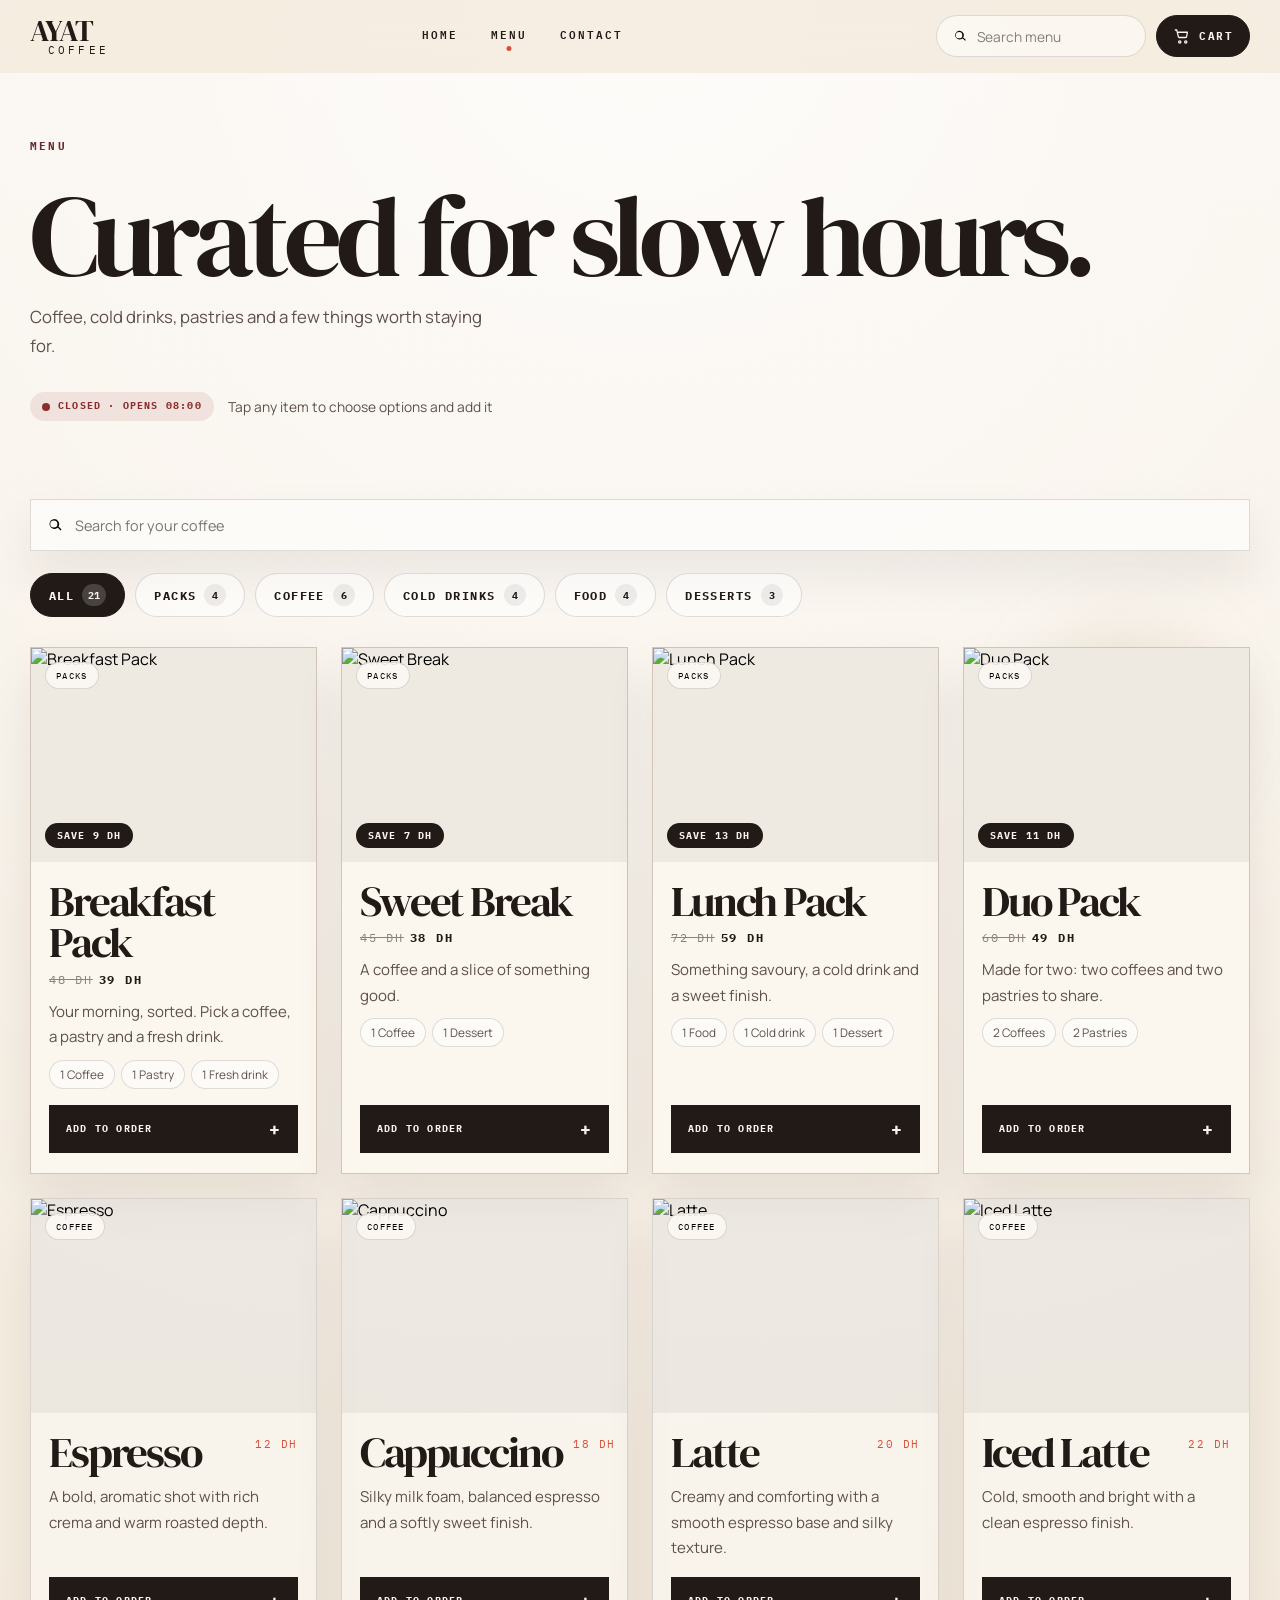
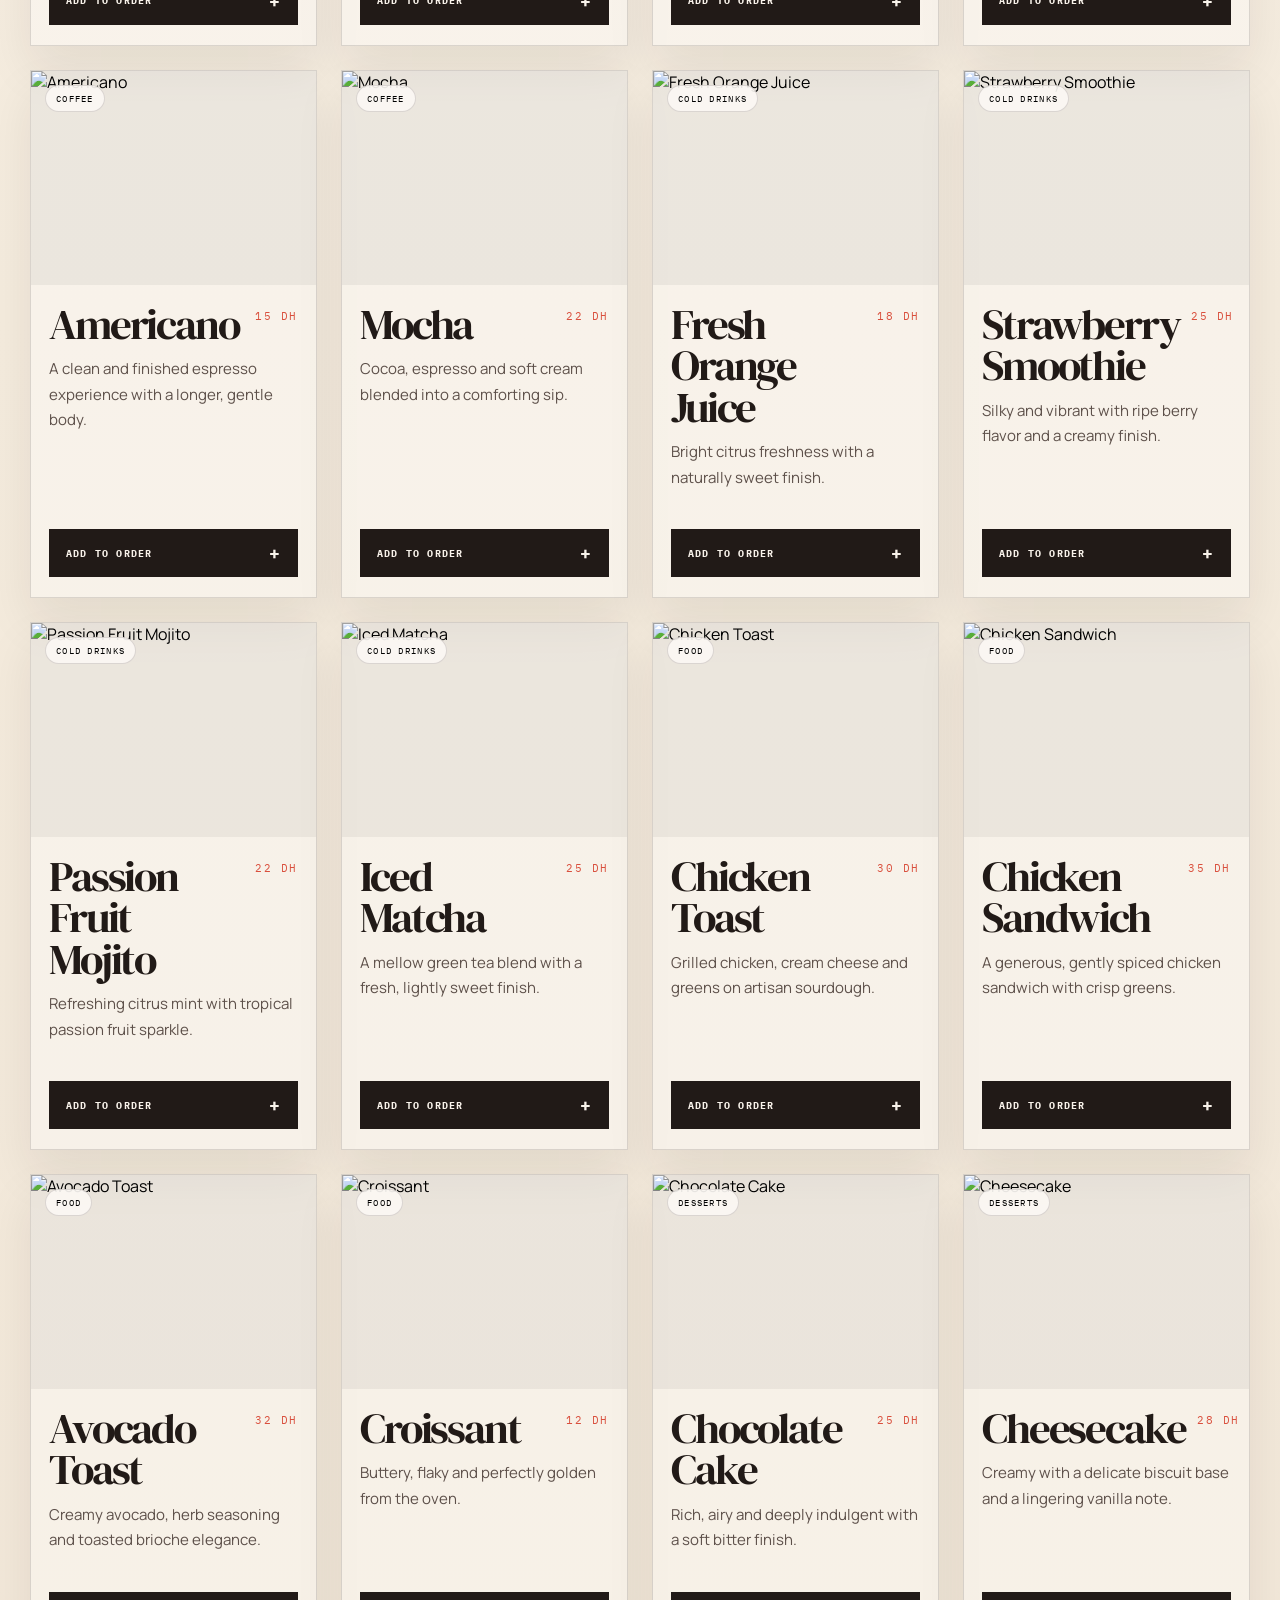
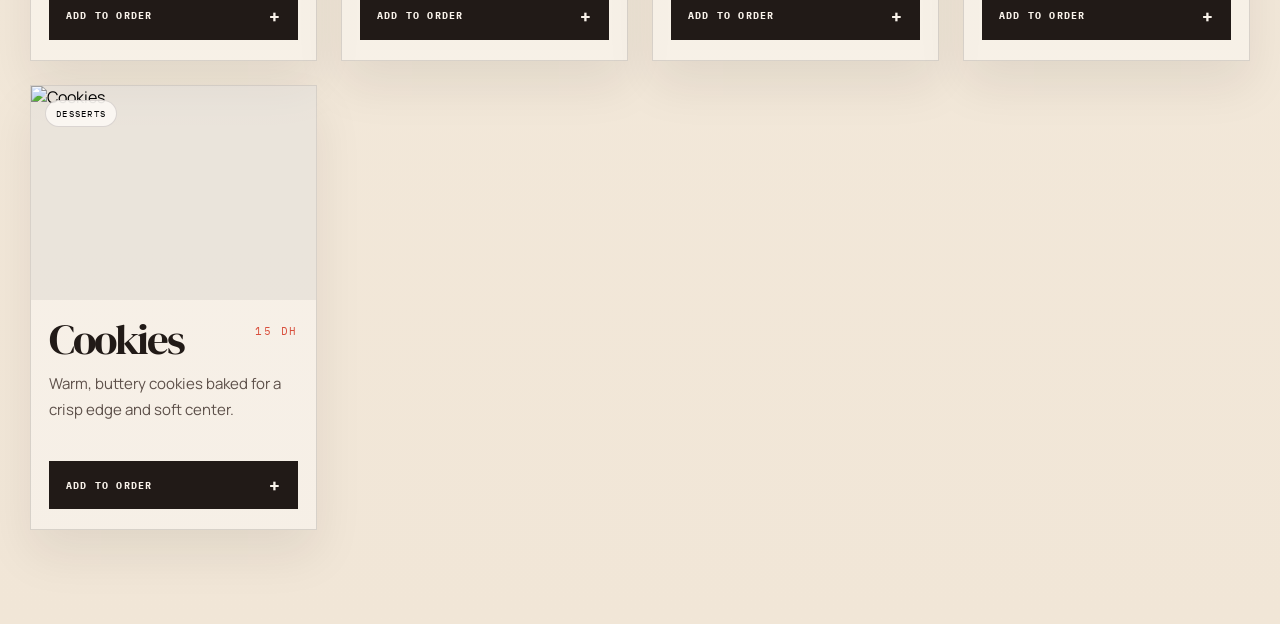
==== menu.html @ 50311161 "AYAT COFFEE v5: ordering flow, packs, mobile polish - Fix double add-to-cart bug (cart render crashe" ====
<!DOCTYPE html>
<html lang="en">
  <head>
    <meta charset="UTF-8" />
    <meta name="viewport" content="width=device-width, initial-scale=1.0" />
    <title>AYAT COFFEE — Menu</title>
    <meta
      name="description"
      content="Order coffee, drinks, pastries and light bites from AYAT COFFEE with a refined menu experience and WhatsApp checkout."
    />
    <meta name="theme-color" content="#f4efe8" />
    <link rel="icon" type="image/svg+xml" href="data:image/svg+xml,%3Csvg xmlns='http://www.w3.org/2000/svg' viewBox='0 0 120 120'%3E%3Crect width='120' height='120' rx='28' fill='%23f4efe8'/%3E%3Cpath d='M36 35h48c8 0 14 6 14 14v3c0 8-6 14-14 14H58v18c0 11-9 20-20 20h-2V35zm22 18h16c3 0 6-3 6-6v-2c0-3-3-6-6-6H58v14zm12 30h10c8 0 14 6 14 14v2H60v-16z' fill='%23211d1a'/%3E%3C/svg%3E" />
    <link rel="preconnect" href="https://fonts.googleapis.com" />
    <link rel="preconnect" href="https://fonts.gstatic.com" crossorigin />
    <link href="https://fonts.googleapis.com/css2?family=DM+Serif+Display:ital@0;1&family=IBM+Plex+Mono:wght@400;500;600;700&family=Manrope:wght@400;500;600;700;800&display=swap" rel="stylesheet" />
    <link rel="stylesheet" href="styles.css" />
    <script src="script.js" defer></script>
  </head>
  <body>
    <header class="site-header" id="top">
      <nav class="nav container" aria-label="Main navigation">
        <a class="brand" href="index.html" aria-label="AYAT COFFEE home">
          <span class="brand-mark">AYAT</span>
          <span class="brand-sub">COFFEE</span>
        </a>

        <div class="nav-links" aria-label="Main navigation links">
          <a href="index.html" data-nav="home"><span data-text="Home">Home</span></a>
          <a href="menu.html" data-nav="menu" aria-current="page"><span data-text="Menu">Menu</span></a>
          <a href="index.html#contact" data-nav="contact"><span data-text="Contact">Contact</span></a>
        </div>

        <div class="header-tools">
          <form class="header-search" action="menu.html" method="get" aria-label="Search menu items">
            <svg viewBox="0 0 24 24" aria-hidden="true"><path d="M10.5 3a7.5 7.5 0 015.84 12.82l4.46 4.46 1.41-1.41-4.46-4.46A7.5 7.5 0 1110.5 3zm0 2a5.5 5.5 0 100 11 5.5 5.5 0 000-11z"/></svg>
            <input id="global-search-input" name="q" type="search" value="" placeholder="Search menu" aria-label="Search menu" />
          </form>

          <a class="cart-button" id="open-cart-button" href="cart.html" aria-label="Open cart">
            <svg viewBox="0 0 24 24" aria-hidden="true"><path d="M3 4h2l2.2 9.2a1 1 0 001 .8h8.9a1 1 0 001-.8L19.2 7H7.3M9 18.5a1.5 1.5 0 110 3 1.5 1.5 0 010-3zm8 0a1.5 1.5 0 110 3 1.5 1.5 0 010-3z"/></svg>
            <span class="cart-button__label">Cart</span>
            <span class="cart-button__count" id="cart-count-badge">0</span>
          </a>
        </div>
      </nav>
    </header>

    <main>
      <section class="page-hero section">
        <div class="container page-hero__inner">
          <p class="eyebrow">Menu</p>
          <h1>Curated for slow hours.</h1>
          <p class="page-hero__lead">Coffee, cold drinks, pastries and a few things worth staying for.</p>
          <p class="hero-status"><span data-open-status class="open-status"></span><span>Tap any item to choose options and add it</span></p>
        </div>
      </section>

      <section class="section menu" id="menu">
        <div class="container">
          <div class="menu-toolbar">
            <label class="menu-search" aria-label="Search products by name">
              <svg viewBox="0 0 24 24" aria-hidden="true"><path d="M10.5 3a7.5 7.5 0 015.84 12.82l4.46 4.46 1.41-1.41-4.46-4.46A7.5 7.5 0 1110.5 3zm0 2a5.5 5.5 0 100 11 5.5 5.5 0 000-11z"/></svg>
              <input id="menu-search-input" type="search" placeholder="Search for your coffee" aria-label="Search for your coffee" />
            </label>
            <button id="clear-search-button" type="button" class="clear-search-button hidden">Clear</button>
          </div>
          <div class="category-nav" id="category-nav" role="tablist" aria-label="Menu categories"></div>
          <div class="menu-grid" id="menu-grid" aria-live="polite"></div>
        </div>
      </section>
    </main>

    <div class="mobile-cart-bar" id="mobile-cart-bar" aria-live="polite">
      <button type="button" id="mobile-cart-toggle">
        <svg class="mobile-cart-bar__icon" viewBox="0 0 24 24" aria-hidden="true"><path d="M3 4h2l2.2 9.2a1 1 0 001 .8h8.9a1 1 0 001-.8L19.2 7H7.3M9 18.5a1.5 1.5 0 110 3 1.5 1.5 0 010-3zm8 0a1.5 1.5 0 110 3 1.5 1.5 0 010-3z"/></svg>
        <span id="mobile-cart-summary">View cart</span>
        <span class="mobile-cart-bar__arrow" aria-hidden="true">→</span>
      </button>
    </div>

    <div class="modal" id="product-modal" aria-hidden="true" aria-label="Product details" role="dialog">
      <div class="modal__backdrop" data-close-modal="true"></div>
      <div class="modal__dialog" role="document">
        <button type="button" class="modal__close" id="close-product-modal" aria-label="Close product details">✕</button>
        <div id="modal-content"></div>
      </div>
    </div>

    <div id="toast" class="toast" aria-live="polite"></div>
  </body>
</html>
---- styles.css ----
:root {
  --parchment: #f4ebdd;
  --parchment-strong: #eadfc5;
  --paper: #f9f3eb;
  --ink: #211a17;
  --muted: #5d504a;
  --line: rgba(33, 26, 23, 0.14);
  --coral: #d94f3d;
  --coral-soft: #f6b5a6;
  --chartreuse: #c7d94a;
  --chartreuse-soft: #eaf3a9;
  --burgundy: #682b32;
  --burgundy-soft: #d2a8af;
  --cobalt: #3155a6;
  --cobalt-soft: #bfd2ff;
  --gold: #f8cf72;
  --gold-soft: #fcebba;
  --soft-white: rgba(255, 255, 255, 0.8);
  --shadow-soft: 0 24px 46px rgba(33, 26, 23, 0.08);
  --shadow-strong: 0 30px 80px rgba(33, 26, 23, 0.14);
  --radius-xl: 32px;
  --radius-lg: 24px;
  --radius-md: 18px;
  --radius-sm: 12px;
  --container: min(1220px, calc(100% - 28px));
}

* {
  box-sizing: border-box;
}

html {
  scroll-behavior: smooth;
}

body {
  margin: 0;
  font-family: "Manrope", sans-serif;
  color: var(--ink);
  background:
    radial-gradient(circle at top, rgba(255, 255, 255, 0.8), transparent 38%),
    linear-gradient(180deg, #f7f0e7 0%, var(--parchment) 50%, #f1e6d7 100%);
}

body::before {
  content: "";
  position: fixed;
  inset: 0;
  background-image:
    radial-gradient(rgba(33, 26, 23, 0.05) 0.7px, transparent 0.7px),
    radial-gradient(rgba(255, 255, 255, 0.8) 0.8px, transparent 0.8px);
  background-position: 0 0, 7px 7px;
  background-size: 14px 14px;
  opacity: 0.28;
  pointer-events: none;
  z-index: 0;
}

body::after {
  content: "";
  position: fixed;
  inset: auto 4% 8% auto;
  width: min(18vw, 210px);
  height: min(18vw, 210px);
  border-radius: 50%;
  background: radial-gradient(circle, rgba(199, 217, 74, 0.42), rgba(199, 217, 74, 0));
  filter: blur(30px);
  pointer-events: none;
  z-index: 0;
}

body > * {
  position: relative;
  z-index: 1;
}

img {
  max-width: 100%;
  display: block;
}

a {
  color: inherit;
  text-decoration: none;
}

button,
input,
textarea {
  font: inherit;
}

button {
  border: 0;
  background: none;
  cursor: pointer;
}

svg {
  width: 1em;
  height: 1em;
  display: block;
}

.container {
  width: var(--container);
  margin: 0 auto;
}

.section {
  position: relative;
  padding: 94px 0;
}

.eyebrow,
.meta-tag,
.label-small {
  font-family: "IBM Plex Mono", monospace;
  letter-spacing: 0.2em;
  text-transform: uppercase;
  font-weight: 700;
}

.eyebrow {
  margin: 0 0 16px;
  color: var(--burgundy);
  font-size: 0.68rem;
}

h1,
h2,
h3,
.hero-word,
.menu-card__title,
.cart-item__name,
.modal-product__name,
.brand-mark,
.brand-sub {
  font-family: "DM Serif Display", serif;
  letter-spacing: -0.05em;
  line-height: 0.9;
}

h1 {
  margin: 0;
  font-size: clamp(4.6rem, 9vw, 9.5rem);
  font-weight: 400;
}

h2 {
  margin: 0;
  font-size: clamp(2.6rem, 6vw, 5.1rem);
  font-weight: 400;
}

h3 {
  margin: 0;
  font-size: clamp(2.2rem, 4vw, 3.1rem);
  font-weight: 400;
}

p {
  margin: 0;
  color: var(--muted);
  line-height: 1.7;
}

.site-header {
  position: sticky;
  top: 0;
  z-index: 50;
  backdrop-filter: blur(18px);
  background: rgba(244, 235, 221, 0.82);
  border-bottom: 1px solid transparent;
  transition: box-shadow 0.25s ease, border-color 0.25s ease;
}

body.scrolled .site-header {
  border-color: var(--line);
  box-shadow: 0 10px 36px rgba(33, 26, 23, 0.05);
}

.nav {
  display: flex;
  align-items: center;
  justify-content: space-between;
  min-height: 84px;
  gap: 18px;
}

.brand {
  display: inline-flex;
  flex-direction: column;
  gap: 0;
  line-height: 0.7;
}

.brand-mark,
.brand-sub {
  display: block;
  font-weight: 400;
}

.brand-mark {
  font-size: clamp(1.8rem, 2vw, 2.5rem);
}

.brand-sub {
  margin-left: 18px;
  font-size: 0.7rem;
  letter-spacing: 0.28em;
  text-transform: uppercase;
  font-family: "IBM Plex Mono", monospace;
}

.nav-links {
  display: flex;
  align-items: center;
  gap: clamp(1rem, 2vw, 2rem);
  font-family: "IBM Plex Mono", monospace;
  font-size: 0.68rem;
  letter-spacing: 0.18em;
  text-transform: uppercase;
  color: var(--ink);
}

.nav-links a {
  position: relative;
  display: inline-block;
  padding-bottom: 8px;
}

.nav-links a::after {
  content: "";
  position: absolute;
  left: 0;
  bottom: 0;
  width: 100%;
  height: 1px;
  background: var(--ink);
  transform: scaleX(0);
  transform-origin: left;
  transition: transform 0.22s ease;
}

.nav-links a:hover::after,
.nav-links a:focus-visible::after,
.nav-links a[aria-current="page"]::after {
  transform: scaleX(1);
}

.nav-links a[aria-current="page"] {
  color: var(--coral);
}

.header-tools {
  display: flex;
  align-items: center;
  gap: 12px;
}

.header-search {
  display: flex;
  align-items: center;
  gap: 8px;
  width: min(260px, 31vw);
  min-height: 44px;
  padding: 0 14px;
  border: 1px solid var(--line);
  background: rgba(255, 255, 255, 0.55);
  box-shadow: inset 0 1px 0 rgba(255, 255, 255, 0.65);
  color: var(--muted);
}

.header-search svg {
  width: 16px;
  height: 16px;
  color: var(--muted);
}

.header-search input {
  width: 100%;
  min-width: 0;
  border: 0;
  background: transparent;
  color: var(--ink);
  font-size: 0.8rem;
}

.header-search input::placeholder {
  color: rgba(33, 26, 23, 0.55);
}

.header-search input:focus {
  outline: none;
}

.cart-button {
  position: relative;
  width: 58px;
  height: 58px;
  border-radius: 50%;
  background: var(--ink);
  color: var(--paper);
  border: 1px solid rgba(255, 255, 255, 0.2);
  box-shadow: var(--shadow-soft);
  transition: transform 0.18s ease, box-shadow 0.18s ease;
  display: inline-flex;
  align-items: center;
  justify-content: center;
}

.cart-button svg {
  width: 18px;
  height: 18px;
  color: var(--paper);
}

.cart-button:hover,
.mobile-cart-bar button:hover {
  transform: translateY(-2px);
}

.cart-button__count {
  position: absolute;
  top: -7px;
  right: -5px;
  display: grid;
  place-items: center;
  min-width: 22px;
  height: 22px;
  padding: 0 6px;
  border-radius: 999px;
  background: var(--coral);
  color: white;
  font-size: 0.64rem;
  font-weight: 800;
}

.hero {
  padding-top: 24px;
}

.hero-shell {
  display: grid;
  grid-template-columns: 0.95fr 1.05fr;
  align-items: end;
  gap: clamp(18px, 4vw, 48px);
}

.hero-copy {
  position: relative;
  padding: 16px 0 10px;
}

.eyebrow--muted {
  color: rgba(33, 26, 23, 0.72);
}

.hero-kicker {
  display: inline-flex;
  align-items: center;
  gap: 10px;
  padding: 8px 14px;
  border: 1px solid var(--line);
  border-radius: 999px;
  background: rgba(255, 255, 255, 0.42);
  font-family: "IBM Plex Mono", monospace;
  text-transform: uppercase;
  letter-spacing: 0.18em;
  font-size: 0.62rem;
  color: var(--ink);
}

.hero-kicker::before {
  content: "";
  width: 8px;
  height: 8px;
  border-radius: 50%;
  background: var(--coral);
  display: inline-block;
}

.hero-word-wrap,
.hero-word-stack {
  position: relative;
  margin-top: 18px;
}

.hero-word {
  display: block;
  font-size: clamp(5rem, 9vw, 9.3rem);
  font-weight: 400;
  line-height: 0.78;
  text-transform: uppercase;
  color: var(--ink);
}

.hero-word--two,
.hero-word--alt {
  margin-left: 10%;
  color: var(--burgundy);
}

.hero-collage {
  position: relative;
  min-height: 560px;
  padding-top: 10px;
}

.collage-photo {
  position: absolute;
  overflow: hidden;
  border: 1px solid rgba(33, 26, 23, 0.09);
  box-shadow: var(--shadow-strong);
  background: rgba(255, 255, 255, 0.4);
}

.collage-photo img {
  width: 100%;
  height: 100%;
  object-fit: cover;
  display: block;
}

.photo-one {
  left: 0;
  top: 120px;
  width: 42%;
  height: 300px;
}

.photo-two {
  right: 12%;
  top: 18px;
  width: 32%;
  height: 200px;
  transform: rotate(4deg);
}

.photo-three {
  right: 0;
  bottom: 30px;
  width: 46%;
  height: 260px;
}

.photo-four {
  left: 18%;
  bottom: 0;
  width: 34%;
  height: 220px;
  transform: rotate(-3deg);
}

.photo-five {
  left: 34%;
  top: 0;
  width: 26%;
  height: 190px;
  transform: rotate(2deg);
}

.art-mark {
  position: absolute;
  pointer-events: none;
}

.art-mark--circle {
  right: 8%;
  bottom: 10%;
  width: 170px;
  height: 170px;
  border-radius: 50%;
  background: rgba(217, 79, 61, 0.14);
}

.art-mark--line {
  left: 6%;
  bottom: 18%;
  width: 210px;
  height: 1px;
  background: rgba(33, 26, 23, 0.3);
}

.mini-badge {
  position: absolute;
  left: 6%;
  bottom: 8%;
  padding: 12px 16px;
  border: 1px solid var(--line);
  background: rgba(255, 255, 255, 0.7);
  font-family: "IBM Plex Mono", monospace;
  letter-spacing: 0.12em;
  text-transform: uppercase;
  font-size: 0.58rem;
}

.hero-tagline {
  margin-top: 18px;
  font-size: clamp(1.5rem, 2.6vw, 2.7rem);
  font-family: "DM Serif Display", serif;
  font-style: italic;
  color: var(--ink);
}

.hero-description {
  max-width: 560px;
  margin-top: 18px;
  font-size: 1.04rem;
}

.hero-actions {
  display: flex;
  flex-wrap: wrap;
  gap: 16px;
  margin-top: 30px;
}

.button {
  display: inline-flex;
  align-items: center;
  justify-content: center;
  min-height: 54px;
  padding: 0 26px;
  border-radius: 0;
  border: 1px solid var(--ink);
  font-family: "IBM Plex Mono", monospace;
  letter-spacing: 0.16em;
  text-transform: uppercase;
  font-size: 0.68rem;
  font-weight: 700;
  transition: transform 0.18s ease, background 0.2s ease, color 0.2s ease, border-color 0.2s ease;
}

.button:hover,
.button:focus-visible {
  transform: translateY(-2px);
}

.button--primary {
  background: var(--coral);
  border-color: var(--coral);
  color: #fffaf3;
  box-shadow: 0 18px 30px rgba(217, 79, 61, 0.2);
}

.button--primary:hover,
.button--primary:focus-visible {
  background: var(--ink);
  border-color: var(--ink);
}

.button--secondary {
  background: var(--paper);
  color: var(--ink);
}

.button--light {
  background: transparent;
  border-color: rgba(255, 255, 255, 0.4);
  color: var(--paper);
}

.hero-meta {
  display: flex;
  flex-wrap: wrap;
  gap: 10px 18px;
  margin-top: 26px;
  color: var(--ink);
  font-family: "IBM Plex Mono", monospace;
  letter-spacing: 0.18em;
  text-transform: uppercase;
  font-size: 0.62rem;
}

.hero-art {
  position: relative;
  min-height: 690px;
}

.hero-photo {
  position: absolute;
  right: 0;
  bottom: 0;
  width: min(90%, 720px);
  height: 610px;
  overflow: hidden;
  border-radius: 0 0 0 48px;
  box-shadow: var(--shadow-strong);
  transform: rotate(2deg);
}

.hero-photo img {
  width: 100%;
  height: 100%;
  object-fit: cover;
  filter: saturate(0.95) contrast(1.05);
}

.shape {
  position: absolute;
  display: block;
  border-radius: 50%;
  filter: blur(0.5px);
}

.shape--coral {
  width: 190px;
  height: 190px;
  right: 18%;
  top: 7%;
  background: rgba(217, 79, 61, 0.16);
}

.shape--chartreuse {
  width: 120px;
  height: 120px;
  left: 2%;
  bottom: 18%;
  background: rgba(199, 217, 74, 0.18);
}

.shape--cobalt {
  width: 140px;
  height: 140px;
  left: 12%;
  top: 8%;
  background: rgba(49, 85, 166, 0.12);
}

.hero-label {
  position: absolute;
  left: 10px;
  top: 140px;
  writing-mode: vertical-rl;
  transform: rotate(180deg);
  font-family: "IBM Plex Mono", monospace;
  font-size: 0.63rem;
  letter-spacing: 0.2em;
  text-transform: uppercase;
  color: var(--ink);
}

.hero-stamp {
  position: absolute;
  right: 28px;
  top: 34px;
  display: grid;
  place-items: center;
  width: 118px;
  height: 118px;
  border-radius: 50%;
  border: 1px solid rgba(33, 26, 23, 0.2);
  background: rgba(255, 255, 255, 0.2);
  font-family: "IBM Plex Mono", monospace;
  text-transform: uppercase;
  letter-spacing: 0.12em;
  font-size: 0.6rem;
  line-height: 1.5;
  text-align: center;
  transform: rotate(-12deg);
}

.hero-badge {
  position: absolute;
  left: 10%;
  bottom: 60px;
  display: inline-flex;
  align-items: center;
  gap: 10px;
  padding: 12px 18px;
  background: rgba(255, 255, 255, 0.66);
  border: 1px solid var(--line);
  backdrop-filter: blur(8px);
  font-family: "IBM Plex Mono", monospace;
  letter-spacing: 0.12em;
  text-transform: uppercase;
  font-size: 0.62rem;
}

.hero-badge::before {
  content: "";
  width: 9px;
  height: 9px;
  background: var(--chartreuse);
  display: inline-block;
}

.hero-mini-rail {
  position: absolute;
  right: 8px;
  bottom: 15px;
  display: grid;
  gap: 12px;
}

.mini-note {
  display: grid;
  gap: 4px;
  padding: 12px 14px;
  min-width: 110px;
  border: 1px solid rgba(33, 26, 23, 0.12);
  background: rgba(255, 255, 255, 0.7);
  backdrop-filter: blur(6px);
  box-shadow: var(--shadow-soft);
}

.mini-note span {
  font-family: "IBM Plex Mono", monospace;
  font-size: 0.52rem;
  letter-spacing: 0.14em;
  text-transform: uppercase;
  color: var(--ink);
}

.mini-note strong {
  font-family: "DM Serif Display", serif;
  font-size: 2.2rem;
  line-height: 0.9;
  letter-spacing: -0.05em;
}

.mini-note--coral {
  background: rgba(246, 181, 166, 0.34);
}

.mini-note--green {
  background: rgba(234, 243, 169, 0.48);
}

.manifesto {
  padding-top: 10px;
}

.manifesto-grid {
  display: grid;
  grid-template-columns: 1.2fr 0.8fr;
  align-items: end;
  gap: clamp(20px, 4vw, 60px);
}

.manifesto-wording h2 {
  font-size: clamp(3rem, 8vw, 7rem);
  line-height: 0.8;
}

.manifesto-wording .eyebrow {
  margin-bottom: 18px;
}

.manifesto-copy {
  display: grid;
  gap: 18px;
  font-size: 1.04rem;
}

.principle-shell {
  display: grid;
  grid-template-columns: repeat(3, minmax(0, 1fr));
  gap: 22px;
}

.principle-item {
  display: grid;
  gap: 16px;
  min-height: 220px;
  padding: 24px 22px;
  border: 1px solid var(--line);
  background: rgba(255, 255, 255, 0.45);
  box-shadow: var(--shadow-soft);
}

.principle-index {
  font-family: "IBM Plex Mono", monospace;
  font-size: 0.62rem;
  letter-spacing: 0.16em;
  text-transform: uppercase;
  color: var(--ink);
}

.principle-item h3 {
  font-size: clamp(2.2rem, 4vw, 3rem);
}

.palette-showcase {
  padding-top: 20px;
}

.showcase-shell {
  display: grid;
  gap: 26px;
}

.showcase-copy {
  display: flex;
  justify-content: space-between;
  align-items: end;
  gap: 16px;
}

.showcase-grid {
  display: grid;
  grid-template-columns: repeat(4, minmax(0, 1fr));
  gap: 18px;
}

.showcase-item {
  position: relative;
  display: grid;
  gap: 16px;
  min-height: 260px;
  padding: 18px 18px 22px;
  border: 1px solid rgba(33, 26, 23, 0.12);
  box-shadow: var(--shadow-soft);
  overflow: hidden;
}

.showcase-item::before {
  content: "";
  position: absolute;
  width: 150px;
  height: 150px;
  border-radius: 50%;
  right: -34px;
  bottom: -42px;
  background: rgba(255, 255, 255, 0.18);
}

.showcase-item span {
  position: relative;
  z-index: 1;
  display: inline-flex;
  width: 40px;
  height: 24px;
  align-items: center;
  justify-content: center;
  border: 1px solid rgba(33, 26, 23, 0.12);
  background: rgba(255, 255, 255, 0.5);
  font-family: "IBM Plex Mono", monospace;
  font-size: 0.52rem;
  letter-spacing: 0.16em;
}

.showcase-item h3 {
  position: relative;
  z-index: 1;
  font-size: clamp(2.1rem, 4vw, 3rem);
}

.showcase-item p {
  position: relative;
  z-index: 1;
  font-size: 0.94rem;
}

.showcase-item--coral {
  background: linear-gradient(180deg, rgba(246, 181, 166, 0.82), rgba(255, 255, 255, 0.75));
}

.showcase-item--chartreuse {
  background: linear-gradient(180deg, rgba(234, 243, 169, 0.82), rgba(255, 255, 255, 0.75));
}

.showcase-item--cobalt {
  background: linear-gradient(180deg, rgba(191, 210, 255, 0.82), rgba(255, 255, 255, 0.76));
}

.showcase-item--burgundy {
  background: linear-gradient(180deg, rgba(210, 168, 175, 0.82), rgba(255, 255, 255, 0.76));
}

.about {
  padding-top: 30px;
}

.about-grid {
  display: grid;
  grid-template-columns: 1.05fr 0.95fr;
  gap: clamp(22px, 4vw, 52px);
  align-items: center;
}

.about-collage {
  position: relative;
  min-height: 580px;
}

.about-photo-large,
.about-photo-small {
  overflow: hidden;
  position: absolute;
  box-shadow: var(--shadow-strong);
}

.about-photo-large {
  left: 0;
  top: 0;
  width: 74%;
  height: 470px;
  border-radius: 0 22px 22px 0;
}

.about-photo-large img,
.about-photo-small img {
  width: 100%;
  height: 100%;
  object-fit: cover;
}

.about-photo-small {
  right: 8%;
  bottom: 0;
  width: 42%;
  height: 240px;
  border-radius: 18px;
  border: 12px solid rgba(244, 235, 221, 0.88);
}

.about-copy {
  display: grid;
  gap: 18px;
}

.about-copy h2 {
  font-size: clamp(3rem, 7vw, 5rem);
}

.story-highlights {
  display: grid;
  grid-template-columns: repeat(3, minmax(0, 1fr));
  gap: 16px;
  margin-top: 18px;
}

.story-highlights div {
  min-height: 120px;
  padding: 20px 14px;
  display: grid;
  place-items: center;
  border: 1px solid var(--line);
  background: rgba(255, 255, 255, 0.5);
  font-family: "IBM Plex Mono", monospace;
  letter-spacing: 0.12em;
  text-transform: uppercase;
  font-size: 0.62rem;
  text-align: center;
}

.story-highlights strong {
  font-size: 0.88rem;
  font-weight: 700;
}

.menu {
  padding-top: 60px;
}

.menu-cta__inner {
  display: flex;
  align-items: end;
  justify-content: space-between;
  gap: 20px;
  padding: clamp(24px, 5vw, 48px);
  border: 1px solid var(--line);
  background: linear-gradient(135deg, rgba(255, 255, 255, 0.55), rgba(246, 181, 166, 0.2));
  box-shadow: var(--shadow-soft);
}

.menu-cta__label {
  font-family: "IBM Plex Mono", monospace;
  letter-spacing: 0.16em;
  text-transform: uppercase;
  font-size: 0.62rem;
  color: var(--muted);
}

.menu-cta__content {
  display: flex;
  align-items: center;
  justify-content: space-between;
  flex: 1;
  gap: 20px;
}

.menu-cta__content p {
  font-size: clamp(1.2rem, 2vw, 1.8rem);
  color: var(--ink);
  font-family: "DM Serif Display", serif;
  font-style: italic;
}

.menu-cta__link {
  display: inline-flex;
  align-items: center;
  gap: 12px;
  padding-bottom: 7px;
  border-bottom: 1px solid rgba(33, 26, 23, 0.36);
  font-family: "IBM Plex Mono", monospace;
  font-size: 0.62rem;
  letter-spacing: 0.16em;
  text-transform: uppercase;
  color: var(--ink);
}

.menu-cta__link svg {
  width: 18px;
  height: 18px;
  stroke: currentColor;
  fill: none;
  stroke-width: 1.8;
  stroke-linecap: round;
  stroke-linejoin: round;
}

.menu-toolbar {
  display: flex;
  align-items: center;
  gap: 12px;
  margin-bottom: 22px;
}

.menu-search {
  display: flex;
  align-items: center;
  gap: 10px;
  flex: 1;
  min-height: 52px;
  padding: 0 16px;
  border: 1px solid var(--line);
  background: rgba(255, 255, 255, 0.55);
  box-shadow: var(--shadow-soft);
}

.menu-search svg {
  width: 16px;
  height: 16px;
  color: var(--muted);
}

.menu-search input {
  width: 100%;
  min-width: 0;
  border: 0;
  background: transparent;
  color: var(--ink);
  font-size: 0.9rem;
}

.menu-search input:focus {
  outline: none;
}

.clear-search-button {
  min-height: 52px;
  padding: 0 18px;
  border: 1px solid var(--line);
  background: rgba(255, 255, 255, 0.5);
  font-family: "IBM Plex Mono", monospace;
  letter-spacing: 0.16em;
  text-transform: uppercase;
  font-size: 0.58rem;
}

.section-heading {
  display: flex;
  align-items: end;
  justify-content: space-between;
  gap: 16px;
  margin-bottom: 24px;
}

.section-heading h2 {
  font-size: clamp(3rem, 7vw, 5.3rem);
}

.inline-link {
  font-family: "IBM Plex Mono", monospace;
  letter-spacing: 0.18em;
  text-transform: uppercase;
  font-size: 0.62rem;
  color: var(--ink);
}

.category-nav {
  display: flex;
  flex-wrap: wrap;
  gap: 18px;
  margin-bottom: 28px;
}

.category-pill {
  position: relative;
  padding: 0 0 8px;
  border: 0;
  background: transparent;
  color: var(--muted);
  font-family: "IBM Plex Mono", monospace;
  font-size: 0.68rem;
  letter-spacing: 0.18em;
  text-transform: uppercase;
  cursor: pointer;
}

.category-pill::after {
  content: "";
  position: absolute;
  left: 0;
  bottom: 0;
  width: 100%;
  height: 2px;
  background: var(--ink);
  transform: scaleX(0);
  transform-origin: left;
  transition: transform 0.2s ease;
}

.category-pill.is-active {
  color: var(--ink);
}

.category-pill.is-active::after {
  transform: scaleX(1);
}

.menu-grid {
  display: grid;
  grid-template-columns: repeat(4, minmax(0, 1fr));
  gap: 24px;
}

.menu-empty {
  grid-column: 1 / -1;
  display: grid;
  place-items: center;
  gap: 16px;
  min-height: 260px;
  padding: 28px 18px;
  border: 1px dashed rgba(33, 26, 23, 0.2);
  background: rgba(255, 255, 255, 0.28);
  text-align: center;
}

.menu-empty h3 {
  font-size: clamp(2.2rem, 5vw, 4rem);
}

.menu-card {
  position: relative;
  overflow: hidden;
  border: 1px solid var(--line);
  background: rgba(255, 255, 255, 0.38);
  box-shadow: var(--shadow-soft);
  transition: transform 0.18s ease, box-shadow 0.18s ease;
}

.menu-card:nth-child(2n) {
  transform: translateY(18px);
}

.menu-card:hover,
.menu-card:focus-within {
  transform: translateY(-4px);
  box-shadow: 0 26px 55px rgba(33, 26, 23, 0.08);
}

.menu-card__image {
  position: relative;
  height: 250px;
  overflow: hidden;
  background: rgba(0, 0, 0, 0.05);
}

.menu-card__image img {
  width: 100%;
  height: 100%;
  object-fit: cover;
  transition: transform 0.3s ease;
}

.menu-card:hover .menu-card__image img {
  transform: scale(1.04);
}

.menu-card__badge {
  position: absolute;
  left: 14px;
  top: 14px;
  border: 1px solid rgba(33, 26, 23, 0.15);
  background: rgba(255, 255, 255, 0.7);
  padding: 8px 10px;
  font-family: "IBM Plex Mono", monospace;
  font-size: 0.58rem;
  letter-spacing: 0.14em;
  text-transform: uppercase;
}

.menu-card__body {
  padding: 18px 18px 20px;
}

.menu-card__header {
  display: flex;
  align-items: center;
  justify-content: space-between;
  gap: 12px;
  margin-bottom: 12px;
}

.menu-card__title {
  font-size: clamp(2rem, 4vw, 2.7rem);
  line-height: 0.96;
}

.menu-card__price {
  font-family: "IBM Plex Mono", monospace;
  font-size: 0.68rem;
  letter-spacing: 0.14em;
  text-transform: uppercase;
  color: var(--coral);
}

.menu-card__description {
  min-height: 74px;
  font-size: 0.94rem;
}

.menu-card__actions {
  display: flex;
  gap: 10px;
  margin-top: 20px;
}

.card-button,
.card-button--ghost {
  flex: 1;
  min-height: 42px;
  font-family: "IBM Plex Mono", monospace;
  letter-spacing: 0.12em;
  text-transform: uppercase;
  font-size: 0.62rem;
}

.card-button {
  background: var(--ink);
  color: var(--paper);
  border: 1px solid var(--ink);
}

.card-button--ghost {
  background: transparent;
  color: var(--ink);
  border: 1px solid var(--line);
}

.cart-section {
  padding-top: 64px;
}

.cart-layout {
  display: grid;
  grid-template-columns: 1.15fr 0.85fr;
  gap: 26px;
  align-items: start;
}

.cart-panel,
.order-card {
  background: rgba(255, 255, 255, 0.44);
  border: 1px solid var(--line);
  box-shadow: var(--shadow-soft);
}

.cart-panel {
  padding: 22px 18px 18px;
}

.cart-items {
  display: grid;
  gap: 16px;
}

.cart-empty {
  min-height: 230px;
  display: grid;
  place-items: center;
  text-align: center;
  border: 1px dashed rgba(33, 26, 23, 0.22);
  background: rgba(255, 255, 255, 0.22);
  padding: 18px;
}

.cart-empty h3 {
  font-size: clamp(2.1rem, 5vw, 3.4rem);
}

.cart-item {
  display: grid;
  grid-template-columns: 94px 1fr auto;
  gap: 16px;
  padding: 12px;
  border: 1px solid rgba(33, 26, 23, 0.1);
  background: rgba(255, 255, 255, 0.48);
}

.cart-item__image {
  width: 94px;
  height: 94px;
  overflow: hidden;
}

.cart-item__image img {
  width: 100%;
  height: 100%;
  object-fit: cover;
}

.cart-item__content {
  min-width: 0;
}

.cart-item__top {
  display: flex;
  justify-content: space-between;
  gap: 12px;
  align-items: center;
}

.cart-item__name {
  font-size: 2rem;
  line-height: 0.95;
}

.cart-item__meta {
  margin-top: 5px;
  font-family: "IBM Plex Mono", monospace;
  font-size: 0.58rem;
  letter-spacing: 0.12em;
  text-transform: uppercase;
  color: var(--muted);
}

.cart-item__qty {
  display: inline-flex;
  align-items: center;
  gap: 10px;
  margin-top: 10px;
  padding: 7px 10px;
  border-radius: 999px;
  border: 1px solid var(--line);
  background: rgba(255, 255, 255, 0.6);
}

.qty-button {
  width: 22px;
  height: 22px;
  display: grid;
  place-items: center;
  border-radius: 50%;
  background: rgba(33, 26, 23, 0.06);
  font-weight: 700;
}

.cart-item__right {
  display: grid;
  justify-items: end;
  gap: 10px;
}

.remove-button {
  display: inline-flex;
  align-items: center;
  gap: 7px;
  padding: 9px 12px;
  border: 1px solid rgba(156, 52, 52, 0.22);
  background: rgba(201, 83, 83, 0.06);
  color: #8d2d2d;
  font-family: "IBM Plex Mono", monospace;
  font-size: 0.56rem;
  letter-spacing: 0.14em;
  text-transform: uppercase;
}

.remove-button svg {
  width: 13px;
  height: 13px;
  fill: none;
  stroke: currentColor;
  stroke-width: 1.8;
  stroke-linecap: round;
  stroke-linejoin: round;
}

.order-card {
  padding: 24px 20px 18px;
}

#checkout-form {
  display: grid;
  gap: 18px;
  margin-top: 16px;
}

.field-group {
  display: grid;
  gap: 9px;
}

.field-group label,
.label-title {
  font-family: "IBM Plex Mono", monospace;
  font-size: 0.6rem;
  letter-spacing: 0.16em;
  text-transform: uppercase;
  color: var(--muted);
}

input[type="text"],
input[type="tel"],
textarea {
  width: 100%;
  min-height: 52px;
  border: 1px solid var(--line);
  background: rgba(255, 255, 255, 0.7);
  border-radius: 0;
  padding: 13px 14px;
  color: var(--ink);
}

input:focus,
textarea:focus {
  outline: 2px solid rgba(217, 79, 61, 0.2);
  outline-offset: 2px;
}

textarea {
  min-height: 92px;
  resize: vertical;
}

.radio-row {
  display: flex;
  flex-wrap: wrap;
  gap: 10px;
}

.choice {
  display: inline-flex;
  align-items: center;
  justify-content: center;
  min-height: 42px;
  border: 1px solid var(--line);
  background: rgba(255, 255, 255, 0.5);
  padding: 0 14px;
  position: relative;
}

.choice input {
  position: absolute;
  opacity: 0;
  pointer-events: none;
}

.choice--radio:has(input:checked),
.choice--checkbox:has(input:checked) {
  border-color: var(--coral);
  background: rgba(217, 79, 61, 0.08);
}

.summary-box {
  display: grid;
  gap: 12px;
  padding: 18px;
  border: 1px solid var(--line);
  background: rgba(217, 79, 61, 0.04);
}

.summary-row {
  display: flex;
  justify-content: space-between;
  gap: 10px;
  color: var(--muted);
}

.total-row {
  color: var(--ink);
  font-size: 1.1rem;
  font-weight: 800;
}

.order-hint {
  font-size: 0.74rem;
  text-align: center;
  color: var(--muted);
}

.qr-section {
  padding-top: 70px;
}

.qr-card {
  display: grid;
  grid-template-columns: 300px 1fr;
  gap: clamp(18px, 3vw, 34px);
  align-items: center;
  border: 1px solid var(--line);
  background: rgba(255, 255, 255, 0.45);
  padding: clamp(18px, 4vw, 40px);
  box-shadow: var(--shadow-soft);
}

.qr-code-box {
  display: grid;
  place-items: center;
  min-height: 260px;
  background: #fff;
  border: 1px solid rgba(33, 26, 23, 0.1);
  padding: 18px;
}

.qr-code-box img {
  width: 220px;
  height: 220px;
  object-fit: contain;
}

.qr-copy {
  display: grid;
  gap: 16px;
}

.qr-copy h2 {
  font-size: clamp(2.9rem, 6vw, 4.8rem);
}

.contact-card {
  display: grid;
  grid-template-columns: 0.9fr 1.1fr;
  gap: 24px;
  align-items: center;
  border: 1px solid var(--line);
  background: var(--ink);
  color: var(--paper);
  padding: clamp(22px, 4vw, 42px);
  box-shadow: var(--shadow-strong);
}

.contact-card .eyebrow,
.contact-card .contact-list,
.contact-card .contact-list li,
.contact-card h2 {
  color: var(--paper);
}

.contact-copy {
  display: grid;
  gap: 18px;
}

.contact-copy h2 {
  font-size: clamp(3rem, 7vw, 5rem);
  line-height: 0.92;
}

.contact-list {
  list-style: none;
  padding: 0;
  margin: 0;
  display: grid;
  gap: 10px;
  font-size: 1rem;
}

.contact-list li {
  display: flex;
  align-items: center;
  gap: 12px;
}

.contact-pill-icon {
  display: inline-flex;
  align-items: center;
  justify-content: center;
  width: 32px;
  height: 32px;
  border-radius: 50%;
  background: rgba(255, 255, 255, 0.12);
  border: 1px solid rgba(255, 255, 255, 0.18);
  color: var(--paper);
}

.contact-pill-icon svg {
  width: 15px;
  height: 15px;
  fill: none;
  stroke: currentColor;
  stroke-width: 1.8;
  stroke-linecap: round;
  stroke-linejoin: round;
}

.contact-visual img {
  width: 100%;
  height: 100%;
  min-height: 450px;
  object-fit: cover;
  border-radius: 0;
}

.site-footer {
  padding-top: 26px;
}

.footer-grid {
  display: grid;
  grid-template-columns: 1.2fr 1fr 1fr;
  gap: 18px;
  align-items: start;
  padding: 26px 0 24px;
  border-top: 1px solid var(--line);
}

.footer-brand__title {
  margin-bottom: 12px;
}

.footer-links {
  display: grid;
  gap: 12px;
  font-family: "IBM Plex Mono", monospace;
  font-size: 0.6rem;
  letter-spacing: 0.12em;
  text-transform: uppercase;
}

.footer-bottom {
  border-top: 1px solid var(--line);
  padding: 18px 0 30px;
}

.footer-bottom p {
  text-align: center;
  font-family: "IBM Plex Mono", monospace;
  font-size: 0.6rem;
  letter-spacing: 0.12em;
  text-transform: uppercase;
}

.mobile-cart-bar {
  position: fixed;
  left: 50%;
  transform: translateX(-50%);
  bottom: 18px;
  width: min(92vw, 440px);
  z-index: 40;
  display: none;
}

.mobile-cart-bar button {
  width: 100%;
  min-height: 60px;
  display: flex;
  align-items: center;
  justify-content: center;
  gap: 12px;
  background: var(--ink);
  color: var(--paper);
  box-shadow: 0 24px 45px rgba(33, 26, 23, 0.15);
  font-family: "IBM Plex Mono", monospace;
  letter-spacing: 0.14em;
  text-transform: uppercase;
  font-size: 0.62rem;
}

.modal {
  position: fixed;
  inset: 0;
  z-index: 110;
  display: none;
  align-items: center;
  justify-content: center;
  padding: 20px;
}

.modal.is-open {
  display: flex;
}

.modal__backdrop {
  position: absolute;
  inset: 0;
  background: rgba(17, 15, 14, 0.44);
  backdrop-filter: blur(8px);
}

.modal__dialog {
  position: relative;
  z-index: 1;
  width: min(780px, 100%);
  max-height: min(92vh, 900px);
  overflow: auto;
  background: var(--paper);
  border: 1px solid var(--line);
  box-shadow: var(--shadow-strong);
}

.modal__close {
  position: absolute;
  top: 18px;
  right: 18px;
  z-index: 2;
  width: 42px;
  height: 42px;
  border-radius: 50%;
  background: rgba(255, 255, 255, 0.94);
  border: 1px solid var(--line);
}

.modal__content {
  padding: 18px 18px 22px;
}

.modal-product {
  display: grid;
  grid-template-columns: 0.9fr 1.1fr;
  gap: 24px;
}

.modal-product__image {
  min-height: 420px;
  overflow: hidden;
  background: rgba(0, 0, 0, 0.04);
}

.modal-product__image img {
  width: 100%;
  height: 100%;
  object-fit: cover;
}

.modal-product__body {
  display: grid;
  gap: 20px;
  padding: 8px 4px 6px 0;
}

.modal-product__header {
  display: flex;
  justify-content: space-between;
  gap: 14px;
  align-items: start;
}

.modal-product__price {
  font-family: "IBM Plex Mono", monospace;
  font-size: 0.62rem;
  letter-spacing: 0.14em;
  text-transform: uppercase;
  color: var(--coral);
}

.option-groups {
  display: grid;
  gap: 16px;
}

.option-group {
  display: grid;
  gap: 10px;
}

.option-group__title {
  font-family: "IBM Plex Mono", monospace;
  font-size: 0.6rem;
  letter-spacing: 0.16em;
  text-transform: uppercase;
  color: var(--muted);
}

.option-set {
  display: flex;
  flex-wrap: wrap;
  gap: 8px;
}

.option-choice {
  display: inline-flex;
  align-items: center;
  justify-content: center;
  min-height: 40px;
  padding: 0 14px;
  border: 1px solid var(--line);
  background: rgba(255, 255, 255, 0.72);
  color: var(--ink);
  position: relative;
}

.option-choice input {
  position: absolute;
  opacity: 0;
  pointer-events: none;
}

.option-choice span {
  display: inline-flex;
  align-items: center;
  gap: 6px;
  font-size: 0.76rem;
}

.option-choice em {
  font-style: normal;
  color: var(--coral);
}

.option-choice--checked {
  background: rgba(217, 79, 61, 0.08);
  border-color: rgba(217, 79, 61, 0.28);
}

.modal-product__quantity {
  display: flex;
  justify-content: space-between;
  align-items: center;
  gap: 18px;
}

.quantity-control {
  display: inline-flex;
  gap: 10px;
  align-items: center;
  border: 1px solid var(--line);
  background: rgba(255, 255, 255, 0.7);
  padding: 7px 10px;
}

.quantity-control button {
  width: 28px;
  height: 28px;
  display: grid;
  place-items: center;
  border-radius: 50%;
  background: rgba(33, 26, 23, 0.04);
}

.quantity-value {
  min-width: 24px;
  text-align: center;
  font-weight: 800;
}

.modal-product__total {
  display: flex;
  justify-content: space-between;
  gap: 12px;
  align-items: center;
  padding-top: 8px;
  border-top: 1px solid var(--line);
}

.modal-product__total strong {
  font-size: 1.6rem;
  font-family: "DM Serif Display", serif;
  font-weight: 400;
}

.add-to-cart-button {
  width: 100%;
  min-height: 54px;
  background: var(--ink);
  border: 1px solid var(--ink);
  color: var(--paper);
  font-family: "IBM Plex Mono", monospace;
  letter-spacing: 0.16em;
  text-transform: uppercase;
  font-size: 0.62rem;
  transition: transform 0.18s ease, background 0.18s ease, border-color 0.18s ease, opacity 0.18s ease;
}

.add-to-cart-button.is-added {
  background: rgba(34, 112, 82, 0.96);
  border-color: rgba(34, 112, 82, 0.96);
  box-shadow: 0 18px 30px rgba(34, 112, 82, 0.16);
}

.add-to-cart-button:disabled {
  cursor: default;
  opacity: 1;
}

.toast {
  position: fixed;
  left: 50%;
  bottom: 88px;
  transform: translateX(-50%) translateY(20px);
  opacity: 0;
  background: var(--ink);
  color: var(--paper);
  padding: 12px 18px;
  font-family: "IBM Plex Mono", monospace;
  font-size: 0.58rem;
  letter-spacing: 0.12em;
  text-transform: uppercase;
  pointer-events: none;
  transition: opacity 0.2s ease, transform 0.2s ease;
  z-index: 120;
}

.toast.is-visible {
  opacity: 1;
  transform: translateX(-50%) translateY(0);
}

.hidden {
  display: none !important;
}

@media (max-width: 980px) {
  .hero-shell,
  .manifesto-grid,
  .about-grid,
  .cart-layout,
  .contact-card,
  .modal-product,
  .qr-card {
    grid-template-columns: 1fr;
  }

  .menu-grid {
    grid-template-columns: repeat(2, minmax(0, 1fr));
  }

  .ritual-strip,
  .showcase-grid {
    grid-template-columns: 1fr;
  }

  .showcase-copy {
    display: block;
  }

  .nav-links {
    display: none;
  }

  .header-search {
    width: min(200px, 38vw);
  }

  .hero-art {
    min-height: 560px;
  }

  .footer-grid {
    grid-template-columns: 1fr 1fr;
  }
}

.ritual-strip {
  display: grid;
  grid-template-columns: repeat(3, minmax(0, 1fr));
  gap: 20px;
  margin-top: 10px;
}

.ritual-card {
  position: relative;
  display: grid;
  gap: 18px;
  padding: 26px 22px 22px;
  min-height: 265px;
  border: 1px solid var(--line);
  background: rgba(255, 255, 255, 0.46);
  box-shadow: var(--shadow-soft);
  overflow: hidden;
}

.ritual-card::before {
  content: "";
  position: absolute;
  inset: auto -30px -35px auto;
  width: 140px;
  height: 140px;
  border-radius: 50%;
  background: rgba(255, 255, 255, 0.2);
}

.ritual-card--warm {
  background: linear-gradient(180deg, rgba(255, 255, 255, 0.72), rgba(234, 206, 179, 0.32));
}

.ritual-card--mid {
  background: linear-gradient(180deg, rgba(255, 255, 255, 0.72), rgba(199, 217, 74, 0.2));
}

.ritual-card--dark {
  background: linear-gradient(180deg, rgba(255, 255, 255, 0.72), rgba(104, 43, 50, 0.12));
}

.ritual-index {
  display: inline-flex;
  align-items: center;
  justify-content: center;
  width: 50px;
  height: 30px;
  border: 1px solid rgba(33, 26, 23, 0.12);
  background: rgba(255, 255, 255, 0.62);
  font-family: "IBM Plex Mono", monospace;
  font-size: 0.58rem;
  letter-spacing: 0.14em;
  text-transform: uppercase;
}

.ritual-card h3 {
  position: relative;
  z-index: 1;
  font-size: clamp(2.2rem, 4vw, 2.8rem);
}

.ritual-card p {
  position: relative;
  z-index: 1;
  font-size: 0.96rem;
}

.ritual-card ul {
  position: relative;
  z-index: 1;
  list-style: none;
  padding: 0;
  margin: 0;
  display: flex;
  gap: 10px;
  flex-wrap: wrap;
  font-family: "IBM Plex Mono", monospace;
  font-size: 0.56rem;
  letter-spacing: 0.12em;
  text-transform: uppercase;
  color: var(--ink);
}

.ritual-card li {
  display: inline-flex;
  align-items: center;
  padding: 8px 10px;
  border: 1px solid rgba(33, 26, 23, 0.14);
  background: rgba(255, 255, 255, 0.42);
}

@media (max-width: 640px) {
  .section {
    padding: 72px 0;
  }

  .nav {
    min-height: 72px;
    gap: 10px;
  }

  .brand-mark {
    font-size: 1.5rem;
  }

  .brand-sub {
    margin-left: 12px;
    letter-spacing: 0.18em;
  }

  .header-tools {
    gap: 8px;
  }

  .header-search {
    width: 126px;
    min-height: 40px;
    padding-inline: 10px;
  }

  .header-search input {
    font-size: 0.72rem;
  }

  .cart-button {
    width: 46px;
    height: 46px;
  }

  .hero {
    padding-top: 12px;
  }

  .hero-shell {
    display: grid;
    gap: 14px;
  }

  .hero-copy {
    text-align: left;
    padding-top: 0;
  }

  .hero-word-stack {
    margin-top: 6px;
  }

  .hero-word {
    font-size: clamp(3rem, 19vw, 5.5rem);
  }

  .hero-word--alt {
    margin-left: 0;
  }

  .hero-tagline {
    margin-top: 12px;
    font-size: clamp(1.6rem, 8vw, 2.2rem);
  }

  .hero-actions,
  .hero-meta {
    justify-content: flex-start;
  }

  .hero-collage {
    min-height: 360px;
  }

  .photo-one {
    left: 12px;
    top: 62px;
    width: 58%;
    height: 210px;
  }

  .photo-two {
    right: 8px;
    top: 10px;
    width: 40%;
    height: 150px;
  }

  .photo-three {
    right: 0;
    bottom: 24px;
    width: 46%;
    height: 170px;
  }

  .photo-four {
    left: 20%;
    bottom: 0;
    width: 38%;
    height: 160px;
  }

  .photo-five {
    left: 34%;
    top: 0;
    width: 26%;
    height: 120px;
  }

  .mini-badge,
  .art-mark {
    display: none;
  }

  .manifesto-grid,
  .principle-shell,
  .menu-cta__inner,
  .menu-cta__content {
    grid-template-columns: 1fr;
    display: grid;
  }

  .menu-cta__content {
    gap: 18px;
  }

  .menu-cta__link {
    justify-content: flex-start;
  }

  .manifesto-copy h2,
  .section-heading h2,
  .qr-copy h2,
  .contact-copy h2 {
    line-height: 0.94;
  }

  .story-highlights {
    grid-template-columns: 1fr;
  }

  .menu-toolbar {
    display: grid;
    grid-template-columns: 1fr auto;
    gap: 10px;
  }

  .menu-grid {
    grid-template-columns: 1fr;
  }

  .menu-card:nth-child(2n) {
    transform: none;
  }

  .cart-item {
    grid-template-columns: 80px 1fr;
  }

  .cart-item__right {
    grid-column: 1 / -1;
    justify-items: stretch;
    display: flex;
    justify-content: space-between;
    align-items: center;
  }

  .remove-button {
    padding: 8px 10px;
  }

  .mobile-cart-bar.is-visible {
    display: block;
    animation: bar-in 0.3s ease;
  }

  .site-footer {
    padding-bottom: 96px;
  }

  .footer-grid {
    grid-template-columns: 1fr;
  }
}


/* ==========================================================
   v5 — ordering flow, info & polish
   ========================================================== */

body.modal-open {
  overflow: hidden;
}

:focus-visible {
  outline: 2px solid var(--coral);
  outline-offset: 3px;
}

/* Page hero (menu page) */
.page-hero {
  padding: 64px 0 18px;
}

.page-hero__inner {
  display: grid;
  gap: 14px;
}

.page-hero__lead {
  max-width: 46ch;
  font-size: 1.05rem;
}

/* Open / closed status */
.hero-status {
  display: flex;
  flex-wrap: wrap;
  align-items: center;
  gap: 10px 14px;
  margin-top: 18px;
  font-size: 0.86rem;
}

.open-status {
  display: inline-flex;
  align-items: center;
  gap: 8px;
  padding: 6px 12px;
  border-radius: 999px;
  font-family: "IBM Plex Mono", monospace;
  font-size: 0.62rem;
  font-weight: 700;
  letter-spacing: 0.12em;
  text-transform: uppercase;
  background: rgba(34, 112, 82, 0.1);
  color: #1f6b4d;
}

.open-status.is-closed {
  background: rgba(156, 52, 52, 0.1);
  color: #8d2d2d;
}

.open-status--plain {
  padding: 0;
  background: none !important;
}

.contact-card .open-status--plain.is-open {
  color: var(--chartreuse);
}

.contact-card .open-status--plain.is-closed {
  color: var(--coral-soft);
}

.status-dot {
  width: 8px;
  height: 8px;
  border-radius: 50%;
  background: currentColor;
}

.is-open .status-dot {
  animation: pulse-dot 2s infinite;
}

@keyframes pulse-dot {
  0% { box-shadow: 0 0 0 0 rgba(31, 107, 77, 0.45); }
  70% { box-shadow: 0 0 0 7px rgba(31, 107, 77, 0); }
  100% { box-shadow: 0 0 0 0 rgba(31, 107, 77, 0); }
}

/* Info strip */
.info-strip {
  border-block: 1px solid var(--line);
  background: rgba(255, 255, 255, 0.4);
}

.info-strip__inner {
  display: grid;
  grid-template-columns: repeat(4, minmax(0, 1fr));
}

.info-item {
  display: flex;
  align-items: center;
  gap: 12px;
  padding: 20px 16px;
  border-left: 1px solid var(--line);
}

.info-item:first-child {
  border-left: 0;
}

.info-item__icon {
  font-size: 1.4rem;
}

.info-item > div {
  display: grid;
  gap: 2px;
  font-size: 0.84rem;
  color: var(--muted);
}

.info-item strong {
  color: var(--ink);
  font-size: 0.92rem;
}

.info-item a {
  color: var(--coral);
  font-weight: 700;
}

/* Featured */
.featured {
  padding-bottom: 40px;
}

/* How to order */
.how-to .container {
  display: grid;
  gap: 18px;
  justify-items: start;
}

.steps {
  list-style: none;
  margin: 18px 0 10px;
  padding: 0;
  width: 100%;
  display: grid;
  grid-template-columns: repeat(3, minmax(0, 1fr));
  gap: 18px;
}

.step {
  display: grid;
  gap: 10px;
  align-content: start;
  padding: 26px 22px;
  border: 1px solid var(--line);
  background: rgba(255, 255, 255, 0.45);
  box-shadow: var(--shadow-soft);
}

.step:nth-child(2) {
  background: var(--gold-soft);
}

.step:nth-child(3) {
  background: var(--chartreuse-soft);
}

.step__num {
  font-family: "IBM Plex Mono", monospace;
  font-size: 0.7rem;
  font-weight: 700;
  letter-spacing: 0.2em;
  color: var(--coral);
}

.step h3 {
  font-size: clamp(1.8rem, 3vw, 2.4rem);
}

/* Menu cards — single action */
.category-pill sup {
  font-size: 0.6em;
  opacity: 0.55;
  margin-left: 2px;
}

button.menu-card__image {
  display: block;
  width: 100%;
  padding: 0;
  text-align: left;
}

.menu-card__incart {
  position: absolute;
  right: 14px;
  top: 14px;
  padding: 7px 10px;
  border-radius: 999px;
  background: #1f6b4d;
  color: #fff;
  font-family: "IBM Plex Mono", monospace;
  font-size: 0.58rem;
  font-weight: 700;
  letter-spacing: 0.12em;
  text-transform: uppercase;
}

.menu-card__actions .card-button {
  display: flex;
  align-items: center;
  justify-content: space-between;
  padding: 0 16px;
  min-height: 48px;
  font-weight: 700;
  transition: background 0.18s ease, border-color 0.18s ease;
}

.menu-card__actions .card-button span:last-child {
  font-size: 1.1rem;
  line-height: 1;
}

.menu-card__actions .card-button:hover,
.menu-card__actions .card-button:focus-visible {
  background: var(--coral);
  border-color: var(--coral);
}

/* Modal add button with price */
.add-to-cart-button {
  display: flex;
  align-items: center;
  justify-content: space-between;
  padding: 0 20px;
  font-weight: 700;
  position: sticky;
  bottom: 0;
}

.add-to-cart-button strong {
  font-family: "IBM Plex Mono", monospace;
  font-size: 0.8rem;
}

.add-to-cart-button:hover {
  background: var(--coral);
  border-color: var(--coral);
}

.option-group__title small {
  text-transform: none;
  letter-spacing: 0;
  opacity: 0.7;
}

/* Added-to-cart confirmation */
.modal-success,
.order-sent {
  display: grid;
  justify-items: center;
  gap: 12px;
  text-align: center;
  padding: 48px 24px 36px;
}

.order-sent {
  padding: 28px 8px 10px;
}

.modal-success h3,
.order-sent h3 {
  font-size: clamp(2rem, 5vw, 3rem);
}

.modal-success__check {
  width: 74px;
  height: 74px;
  border-radius: 50%;
  display: grid;
  place-items: center;
  background: #1f6b4d;
  color: #fff;
  box-shadow: 0 18px 34px rgba(31, 107, 77, 0.25);
  animation: pop-in 0.35s cubic-bezier(0.2, 1.4, 0.4, 1);
}

.modal-success__check svg {
  width: 34px;
  height: 34px;
  fill: none;
  stroke: currentColor;
  stroke-width: 2.6;
  stroke-linecap: round;
  stroke-linejoin: round;
  stroke-dasharray: 24;
  stroke-dashoffset: 24;
  animation: draw-check 0.4s 0.15s ease forwards;
}

.modal-success__options {
  font-family: "IBM Plex Mono", monospace;
  font-size: 0.62rem;
  letter-spacing: 0.1em;
  text-transform: uppercase;
}

.modal-success__summary {
  color: var(--ink);
  font-weight: 700;
}

.modal-success__actions,
.order-sent__actions {
  display: flex;
  flex-wrap: wrap;
  justify-content: center;
  gap: 12px;
  margin-top: 10px;
}

@keyframes pop-in {
  from { transform: scale(0.4); opacity: 0; }
  to { transform: scale(1); opacity: 1; }
}

@keyframes draw-check {
  to { stroke-dashoffset: 0; }
}

@keyframes bar-in {
  from { transform: translate(-50%, 30px); opacity: 0; }
  to { transform: translate(-50%, 0); opacity: 1; }
}

/* Cart badge bump */
.cart-button.is-bumping {
  animation: bump 0.45s ease;
}

@keyframes bump {
  30% { transform: scale(1.18); }
  60% { transform: scale(0.94); }
}

/* Cart items */
.cart-item {
  grid-template-columns: 94px 1fr;
}

.cart-item__bottom {
  display: flex;
  flex-wrap: wrap;
  align-items: center;
  gap: 10px 14px;
  margin-top: 10px;
}

.cart-item__bottom .cart-item__qty {
  margin-top: 0;
}

.cart-item__bottom .remove-button {
  margin-left: auto;
}

.cart-item__unit {
  font-size: 0.8rem;
  color: var(--muted);
}

.qty-button {
  width: 30px;
  height: 30px;
}

.cart-add-more {
  display: block;
  padding: 16px;
  text-align: center;
  border: 1px dashed rgba(33, 26, 23, 0.25);
  font-family: "IBM Plex Mono", monospace;
  font-size: 0.64rem;
  font-weight: 700;
  letter-spacing: 0.16em;
  text-transform: uppercase;
  transition: background 0.18s ease;
}

.cart-add-more:hover {
  background: rgba(255, 255, 255, 0.5);
}

.cart-layout.is-empty .order-panel {
  opacity: 0.55;
  pointer-events: none;
}

.order-panel {
  position: sticky;
  top: 100px;
}

/* Pickup / delivery chooser */
.fulfil-row {
  display: grid;
  grid-template-columns: 1fr 1fr;
  gap: 10px;
}

.fulfil-choice {
  position: relative;
  display: flex;
  align-items: center;
  gap: 12px;
  padding: 14px;
  border: 1px solid var(--line);
  background: rgba(255, 255, 255, 0.55);
  cursor: pointer;
  transition: border-color 0.18s ease, background 0.18s ease, box-shadow 0.18s ease;
}

.fulfil-choice input {
  position: absolute;
  opacity: 0;
  pointer-events: none;
}

.fulfil-choice:has(input:checked) {
  border-color: var(--coral);
  background: rgba(217, 79, 61, 0.08);
  box-shadow: inset 0 0 0 1px var(--coral);
}

.fulfil-choice:has(input:focus-visible) {
  outline: 2px solid var(--coral);
  outline-offset: 3px;
}

.fulfil-choice__icon {
  font-size: 1.5rem;
}

.fulfil-choice__text {
  display: grid;
  gap: 2px;
}

.fulfil-choice__text strong {
  font-size: 0.98rem;
}

.fulfil-choice__text small {
  font-size: 0.74rem;
  color: var(--muted);
}

.pickup-info {
  display: flex;
  flex-wrap: wrap;
  align-items: center;
  gap: 8px;
  font-size: 0.84rem;
}

.pickup-info a {
  color: var(--coral);
  font-weight: 700;
}

input.is-invalid,
textarea.is-invalid {
  border-color: #b23a3a;
  background: rgba(178, 58, 58, 0.06);
}

.button--full {
  width: 100%;
}

.button--whatsapp {
  justify-content: space-between;
  background: #1f8a55;
  border-color: #1f8a55;
  box-shadow: 0 18px 30px rgba(31, 138, 85, 0.22);
}

.button--whatsapp strong {
  font-size: 0.8rem;
}

.toast {
  font-size: 0.66rem;
  padding: 14px 20px;
}

.toast.is-error {
  background: rgba(115, 42, 42, 0.95);
}

/* Mobile navigation: keep links reachable when the desktop nav hides */
@media (max-width: 980px) {
  .nav {
    flex-wrap: wrap;
  }

  .nav-links {
    display: flex;
    order: 3;
    width: 100%;
    justify-content: space-between;
    gap: 12px;
    padding: 0 2px 10px;
    overflow-x: auto;
  }

  .nav-links a {
    padding-bottom: 6px;
    white-space: nowrap;
  }

  .info-strip__inner {
    grid-template-columns: 1fr 1fr;
  }

  .info-item:nth-child(3) {
    border-left: 0;
  }

  .info-item:nth-child(n + 3) {
    border-top: 1px solid var(--line);
  }

  .steps {
    grid-template-columns: 1fr;
  }

  .order-panel {
    position: static;
  }
}

@media (max-width: 640px) {
  .info-strip__inner {
    grid-template-columns: 1fr;
  }

  .info-item {
    border-left: 0;
    border-top: 1px solid var(--line);
    padding: 14px 4px;
  }

  .info-item:first-child {
    border-top: 0;
  }

  .fulfil-row {
    grid-template-columns: 1fr;
  }

  .section-heading {
    flex-wrap: wrap;
  }

  .cart-item {
    grid-template-columns: 72px 1fr;
  }

  .cart-item__image {
    width: 72px;
    height: 72px;
  }

  .cart-item__name {
    font-size: 1.6rem;
  }

  .modal {
    padding: 0;
    align-items: flex-end;
  }

  .modal__dialog {
    max-height: 94vh;
  }

  .modal-product__image {
    min-height: 220px;
    max-height: 260px;
  }

  .modal-success__actions .button,
  .order-sent__actions .button {
    width: 100%;
  }
}

@media (prefers-reduced-motion: reduce) {
  *,
  *::before,
  *::after {
    animation: none !important;
    transition: none !important;
  }

  .modal-success__check svg {
    stroke-dashoffset: 0;
  }
}


/* ==========================================================
   v6 — home: less text, soft coffee tones
   ========================================================== */

/* Info tiles */
.info-strip {
  border: 0;
  background: none;
  padding: 8px 0 0;
}

.info-strip__inner {
  gap: 12px;
}

.info-tile {
  display: flex;
  align-items: center;
  gap: 12px;
  min-height: 78px;
  padding: 16px 20px;
  font-size: 1rem;
  color: var(--ink);
  transition: transform 0.18s ease;
}

.info-tile span[aria-hidden] {
  font-size: 1.5rem;
}

.info-tile--gold { background: #efe4d3; }
.info-tile--lime { background: #e6dcc9; }
.info-tile--coral { background: #d9c7ad; }
.info-tile--cobalt { background: #6f5443; color: #f7efe4; }

a.info-tile:hover {
  transform: translateY(-3px);
}

/* Featured cards: compact, colour-blocked */
.menu-grid--compact .menu-card__description {
  display: none;
}

.menu-grid--compact .menu-card__actions {
  margin-top: 8px;
}

.menu-grid--compact .menu-card:nth-child(1) .menu-card__body { background: #f1e7da; }
.menu-grid--compact .menu-card:nth-child(2) .menu-card__body { background: #e8e3d6; }
.menu-grid--compact .menu-card:nth-child(3) .menu-card__body { background: #ede1cf; }
.menu-grid--compact .menu-card:nth-child(4) .menu-card__body { background: #e4e2d3; }

.menu-grid--compact .menu-card__price {
  color: var(--ink);
  font-weight: 700;
}

/* Steps */
.how-to .container {
  gap: 22px;
}

.steps {
  margin: 0;
}

.step {
  min-height: 170px;
  align-content: space-between;
  border: 0;
  box-shadow: none;
}

.step h3 {
  font-size: clamp(2rem, 3.4vw, 2.8rem);
}

.step--coral { background: #6f5443 !important; color: #f7efe4; }
.step--coral .step__num { color: #e6d5bf; }
.step--coral h3 { color: #f7efe4; }
.step--gold { background: #d9c7ad !important; }
.step--gold .step__num { color: #6f5443; }
.step--lime { background: #efe4d3 !important; }
.step--lime .step__num { color: #6f5443; }

/* About — full burgundy band */
.manifesto {
  padding: 0;
}

.manifesto-inner {
  display: grid;
  gap: 28px;
  padding: clamp(36px, 7vw, 80px) clamp(22px, 5vw, 60px);
  background: #4a3a30;
  color: var(--paper);
}

.manifesto-inner h2 {
  max-width: 12ch;
  font-size: clamp(3rem, 8vw, 6.5rem);
  line-height: 0.85;
  color: var(--paper);
}

.principle-pills {
  list-style: none;
  margin: 0;
  padding: 0;
  display: flex;
  flex-wrap: wrap;
  gap: 10px;
}

.principle-pills li {
  padding: 12px 20px;
  border-radius: 999px;
  font-family: "IBM Plex Mono", monospace;
  font-size: 0.7rem;
  font-weight: 700;
  letter-spacing: 0.14em;
  text-transform: uppercase;
  color: var(--ink);
}

.principle-pills li:nth-child(1) { background: #e6d5bf; }
.principle-pills li:nth-child(2) { background: #d9c7ad; }
.principle-pills li:nth-child(3) { background: #c9b79c; }

.contact {
  padding-top: 40px;
}

@media (max-width: 980px) {
  .info-strip__inner {
    grid-template-columns: 1fr 1fr;
  }
}

@media (max-width: 640px) {
  .info-strip__inner {
    grid-template-columns: 1fr 1fr;
    gap: 8px;
  }

  .info-tile {
    min-height: 64px;
    padding: 12px 14px;
    font-size: 0.86rem;
    border: 0;
  }

  .menu-grid--compact {
    grid-template-columns: 1fr 1fr;
    gap: 12px;
  }

  .menu-grid--compact .menu-card__image {
    height: 150px;
  }

  .menu-grid--compact .menu-card__body {
    padding: 12px;
  }

  .menu-grid--compact .menu-card__title {
    font-size: 1.5rem;
  }

  .menu-grid--compact .menu-card__header {
    flex-direction: column;
    align-items: flex-start;
    gap: 6px;
  }

  .menu-grid--compact .card-button span:first-child {
    font-size: 0.56rem;
  }

  .step {
    min-height: 110px;
  }
}

.info-tile {
  border: 1px solid var(--line);
}

.contact-card .open-status--plain.is-open {
  color: #c9d6b4;
}

.info-tile__icon svg {
  width: 20px;
  height: 20px;
  fill: none;
  stroke: currentColor;
  stroke-width: 1.6;
  stroke-linecap: round;
  stroke-linejoin: round;
}

body::after {
  background: radial-gradient(circle, rgba(201, 176, 140, 0.35), rgba(201, 176, 140, 0));
}

/* Aligned menu grid: no stagger, equal-height cards, buttons on one line */
.menu-card:nth-child(2n) {
  transform: none;
}

.menu-card {
  display: flex;
  flex-direction: column;
}

.menu-card__image {
  flex: 0 0 auto;
  aspect-ratio: 4 / 3;
  height: auto;
}

.menu-card__body {
  flex: 1;
  display: flex;
  flex-direction: column;
}

.menu-card__header {
  align-items: flex-start;
}

.menu-card__price {
  white-space: nowrap;
  padding-top: 6px;
}

.menu-card__actions {
  margin-top: auto;
  padding-top: 16px;
}

/* Checkout & empty cart — quieter, more elegant */
.order-card__title {
  font-size: clamp(2rem, 3.4vw, 2.6rem);
}

.form-divider {
  display: block;
  padding-top: 18px;
  border-top: 1px solid var(--line);
}

.fulfil-choice {
  gap: 14px;
  padding: 16px 18px;
  background: transparent;
  font-family: "Manrope", sans-serif;
  font-size: 1rem;
  letter-spacing: 0;
  text-transform: none;
  color: var(--ink);
}

.fulfil-choice:hover {
  border-color: rgba(33, 26, 23, 0.35);
}

.fulfil-choice:has(input:checked) {
  border-color: var(--ink);
  background: rgba(255, 255, 255, 0.7);
  box-shadow: inset 0 0 0 1px var(--ink);
}

.fulfil-choice__icon {
  display: grid;
  place-items: center;
  width: 38px;
  height: 38px;
  flex: 0 0 38px;
  border-radius: 50%;
  border: 1px solid var(--line);
  color: var(--muted);
  transition: background 0.18s ease, color 0.18s ease;
}

.fulfil-choice__icon svg {
  width: 18px;
  height: 18px;
  fill: none;
  stroke: currentColor;
  stroke-width: 1.6;
  stroke-linecap: round;
  stroke-linejoin: round;
}

.fulfil-choice:has(input:checked) .fulfil-choice__icon {
  background: var(--ink);
  border-color: var(--ink);
  color: var(--paper);
}

.fulfil-choice__text strong {
  font-size: 0.98rem;
  font-weight: 700;
}

.fulfil-choice__text small {
  font-size: 0.8rem;
  white-space: nowrap;
}

.cart-empty {
  min-height: 300px;
  display: flex;
  flex-direction: column;
  align-items: center;
  justify-content: center;
  gap: 10px;
  padding: 40px 20px;
  border: 1px dashed rgba(33, 26, 23, 0.18);
  background: transparent;
}

.cart-empty__icon {
  width: 52px;
  height: 52px;
  margin-bottom: 6px;
  fill: none;
  stroke: var(--muted);
  stroke-width: 1.4;
  stroke-linecap: round;
  stroke-linejoin: round;
}

.cart-empty h3 {
  font-size: clamp(1.8rem, 3vw, 2.2rem);
  line-height: 1;
}

.cart-empty p {
  margin-bottom: 12px;
  font-size: 0.92rem;
}

.field-group label.fulfil-choice {
  font-family: "Manrope", sans-serif;
  font-size: 1rem;
  letter-spacing: 0;
  text-transform: none;
  color: var(--ink);
}

.field-group label.fulfil-choice small {
  color: var(--muted);
}

/* Home trim: tighter footer */
.footer-grid {
  grid-template-columns: 1fr auto;
  align-items: center;
}

.site-footer .footer-links {
  display: flex;
  flex-wrap: wrap;
  gap: 18px;
}

.manifesto-inner h2 {
  max-width: none;
}

.full-menu-link {
  gap: 12px;
  background: transparent;
}

.full-menu-link span {
  font-size: 1rem;
  transition: transform 0.18s ease;
}

.full-menu-link:hover {
  background: var(--ink);
  color: var(--paper);
}

.full-menu-link:hover span {
  transform: translateX(4px);
}

@media (max-width: 640px) {
  .featured .section-heading {
    align-items: center;
  }

  .full-menu-link {
    min-height: 46px;
    padding: 0 18px;
  }
}

/* Header — slimmer and balanced */
.nav {
  min-height: 72px;
}

.brand-mark {
  font-size: 1.9rem;
}

.header-tools {
  gap: 10px;
}

.header-search {
  width: 210px;
  min-height: 42px;
  border-radius: 999px;
  padding: 0 16px;
  background: rgba(255, 255, 255, 0.5);
  box-shadow: none;
  transition: width 0.25s ease, background 0.2s ease, border-color 0.2s ease;
}

.header-search:focus-within {
  width: 260px;
  background: rgba(255, 255, 255, 0.85);
  border-color: rgba(33, 26, 23, 0.3);
}

.header-search input {
  font-size: 0.86rem;
}

.cart-button {
  width: auto;
  height: 42px;
  gap: 8px;
  padding: 0 8px 0 16px;
  border-radius: 999px;
  border: 1px solid var(--ink);
  box-shadow: none;
}

.cart-button:hover {
  transform: none;
  background: #3a2f29;
}

.cart-button svg {
  width: 18px;
  height: 18px;
  fill: none;
  stroke: currentColor;
  stroke-width: 1.7;
  stroke-linecap: round;
  stroke-linejoin: round;
}

.cart-button__label {
  font-family: "IBM Plex Mono", monospace;
  font-size: 0.66rem;
  font-weight: 700;
  letter-spacing: 0.14em;
  text-transform: uppercase;
}

.cart-button__count {
  position: static;
  min-width: 24px;
  height: 24px;
  background: var(--paper);
  color: var(--ink);
  font-size: 0.7rem;
}

.cart-button__count.hidden {
  display: none !important;
}

.cart-button:has(.cart-button__count.hidden) {
  padding-right: 16px;
}

@media (max-width: 980px) {
  .header-search,
  .header-search:focus-within {
    width: min(200px, 38vw);
  }
}

@media (max-width: 640px) {
  .nav {
    min-height: 64px;
  }

  .header-search,
  .header-search:focus-within {
    width: 120px;
    min-height: 38px;
  }

  .cart-button {
    width: auto;
    height: 38px;
    padding: 0 6px 0 12px;
  }

  .cart-button__label {
    display: none;
  }
}

/* Quote band (about) */
.quote-band {
  padding: clamp(56px, 8vw, 96px) 0 clamp(8px, 2vw, 16px);
}

.quote-band__inner {
  display: flex;
  align-items: center;
  justify-content: center;
  gap: clamp(16px, 3vw, 36px);
}

.quote-band__line {
  flex: 1;
  max-width: 160px;
  height: 1px;
  background: linear-gradient(90deg, transparent, rgba(33, 26, 23, 0.35));
}

.quote-band__line:last-child {
  background: linear-gradient(90deg, rgba(33, 26, 23, 0.35), transparent);
}

.quote-band__text {
  margin: 0;
  font-family: "DM Serif Display", serif;
  font-size: clamp(1.7rem, 3.4vw, 2.7rem);
  line-height: 1.15;
  letter-spacing: -0.02em;
  color: var(--ink);
  text-align: center;
}

.quote-band__text em {
  font-style: italic;
  color: #6f5443;
}

.featured {
  padding-top: clamp(40px, 6vw, 72px);
}

@media (max-width: 640px) {
  .quote-band__line {
    max-width: 40px;
  }
}

/* ==========================================================
   Animations
   ========================================================== */

/* Scroll reveal (only when JS + motion allowed) */
.js-anim .reveal {
  opacity: 0;
  translate: 0 26px;
  transition: opacity 0.7s ease, translate 0.7s cubic-bezier(0.2, 0.7, 0.2, 1);
  transition-delay: var(--reveal-delay, 0ms);
}

.js-anim .reveal.is-revealed {
  opacity: 1;
  translate: 0 0;
}

/* Quote lines draw in */
.js-anim .quote-band__inner .quote-band__line {
  scale: 0 1;
  transition: scale 1s 0.25s cubic-bezier(0.2, 0.7, 0.2, 1);
}

.js-anim .quote-band__inner .quote-band__line:first-child {
  transform-origin: right;
}

.js-anim .quote-band__inner .quote-band__line:last-child {
  transform-origin: left;
}

.js-anim .quote-band__inner.is-revealed .quote-band__line {
  scale: 1 1;
}

/* Hero entrance */
@keyframes rise-in {
  from { opacity: 0; translate: 0 34px; }
  to { opacity: 1; translate: 0 0; }
}

@keyframes photo-in {
  from { opacity: 0; translate: 0 40px; scale: 0.94; }
  to { opacity: 1; translate: 0 0; scale: 1; }
}

@keyframes float-soft {
  0%, 100% { translate: 0 0; }
  50% { translate: 0 -8px; }
}

.hero-word,
.hero-tagline,
.hero-status,
.hero-actions {
  animation: rise-in 0.9s cubic-bezier(0.2, 0.7, 0.2, 1) both;
}

.hero-word { animation-delay: 0.05s; }
.hero-word--alt { animation-delay: 0.18s; }
.hero-tagline { animation-delay: 0.32s; }
.hero-status { animation-delay: 0.44s; }
.hero-actions { animation-delay: 0.56s; }

.collage-photo {
  animation: photo-in 1s cubic-bezier(0.2, 0.7, 0.2, 1) both;
}

.photo-one { animation-delay: 0.2s; }
.photo-two { animation: photo-in 1s 0.35s cubic-bezier(0.2, 0.7, 0.2, 1) both, float-soft 7s 1.4s ease-in-out infinite; }
.photo-three { animation-delay: 0.5s; }
.photo-four { animation: photo-in 1s 0.65s cubic-bezier(0.2, 0.7, 0.2, 1) both, float-soft 8s 1.7s ease-in-out infinite; }
.photo-five { animation-delay: 0.8s; }

.collage-photo img {
  transition: scale 0.6s ease;
}

.collage-photo:hover img {
  scale: 1.05;
}

/* Header links underline already animates; add a soft fade-in for the bar */
.site-header {
  animation: rise-in 0.6s ease both;
  animation-name: header-in;
}

@keyframes header-in {
  from { opacity: 0; }
  to { opacity: 1; }
}

/* Cards: smoother lift + image zoom */
.menu-card {
  transition: box-shadow 0.35s ease, translate 0.35s ease, opacity 0.7s ease;
}

.menu-card:hover,
.menu-card:focus-within {
  transform: none;
  translate: 0 -6px;
  box-shadow: 0 30px 60px rgba(33, 26, 23, 0.12);
}

.js-anim .menu-card.reveal:not(.is-revealed) {
  translate: 0 26px;
}

.menu-card__image img {
  transition: transform 0.6s cubic-bezier(0.2, 0.7, 0.2, 1);
}

.menu-card:hover .menu-card__image img {
  transform: scale(1.07);
}

.menu-card__actions .card-button span:last-child {
  transition: transform 0.25s ease;
}

.menu-card__actions .card-button:hover span:last-child {
  transform: rotate(90deg);
}

/* Info tiles lift */
.info-tile {
  transition: transform 0.25s ease, box-shadow 0.25s ease, opacity 0.7s ease, translate 0.7s cubic-bezier(0.2, 0.7, 0.2, 1);
}

.info-tile:hover {
  transform: translateY(-3px);
  box-shadow: 0 14px 28px rgba(33, 26, 23, 0.08);
}

/* Buttons: gentle press */
.button:active,
.card-button:active,
.add-to-cart-button:active,
.cart-button:active {
  scale: 0.97;
}

/* Modal: fade backdrop, slide dialog */
@keyframes backdrop-in {
  from { opacity: 0; }
  to { opacity: 1; }
}

@keyframes dialog-in {
  from { opacity: 0; translate: 0 30px; scale: 0.97; }
  to { opacity: 1; translate: 0 0; scale: 1; }
}

.modal.is-open .modal__backdrop {
  animation: backdrop-in 0.3s ease both;
}

.modal.is-open .modal__dialog {
  animation: dialog-in 0.4s cubic-bezier(0.2, 0.7, 0.2, 1) both;
}

.option-choice {
  transition: background 0.2s ease, border-color 0.2s ease, transform 0.15s ease;
}

.option-choice:active {
  transform: scale(0.96);
}

/* Category pills underline slide (already present) + fade grid on filter */
.menu-grid {
  animation: header-in 0.4s ease;
}

@media (prefers-reduced-motion: reduce) {
  .js-anim .reveal {
    opacity: 1;
    translate: none;
  }
}

/* Playful collage */
.collage-photo {
  cursor: grab;
  touch-action: none;
  user-select: none;
  -webkit-user-select: none;
  transition: box-shadow 0.25s ease, scale 0.25s ease;
}

.collage-photo img {
  pointer-events: none;
}

.collage-photo.is-dragging {
  cursor: grabbing;
  scale: 1.07;
  box-shadow: 0 40px 70px rgba(33, 26, 23, 0.3);
}

.collage-photo.is-returning {
  transition: translate 0.55s cubic-bezier(0.3, 1.4, 0.5, 1), rotate 0.55s ease, box-shadow 0.25s ease;
}

.collage-hint {
  position: absolute;
  right: 6%;
  bottom: 2%;
  z-index: 60;
  display: inline-flex;
  align-items: center;
  gap: 8px;
  padding: 8px 14px;
  border-radius: 999px;
  background: rgba(33, 26, 23, 0.82);
  color: var(--paper);
  font-family: "IBM Plex Mono", monospace;
  font-size: 0.6rem;
  font-weight: 700;
  letter-spacing: 0.14em;
  text-transform: uppercase;
  pointer-events: none;
  animation: rise-in 0.6s 1.4s both, hint-wiggle 2.4s 2.2s ease-in-out infinite;
  transition: opacity 0.4s ease;
}

.collage-hint svg {
  width: 16px;
  height: 16px;
  fill: none;
  stroke: currentColor;
  stroke-width: 1.6;
  stroke-linecap: round;
  stroke-linejoin: round;
}

.collage-hint.is-hidden {
  opacity: 0 !important;
  animation: none;
}

@keyframes hint-wiggle {
  0%, 70%, 100% { rotate: 0deg; }
  76% { rotate: -6deg; }
  84% { rotate: 6deg; }
  92% { rotate: -3deg; }
}

@media (max-width: 640px) {
  .collage-hint {
    bottom: 0;
    right: 4%;
  }
}

.art-mark--circle {
  background: rgba(201, 176, 140, 0.35);
  border-color: rgba(111, 84, 67, 0.25);
}

/* ==========================================================
   Hero collage — framed prints, fanned layout
   ========================================================== */

.hero-collage {
  min-height: 580px;
}

.collage-photo {
  overflow: visible;
  padding: 9px;
  border: 0;
  background: #fbf8f3;
  box-shadow:
    0 1px 2px rgba(33, 26, 23, 0.08),
    0 10px 22px rgba(33, 26, 23, 0.1),
    0 28px 56px rgba(33, 26, 23, 0.12);
}

.collage-photo img {
  outline: 1px solid rgba(33, 26, 23, 0.06);
  outline-offset: -1px;
}

.collage-photo:hover img {
  scale: 1;
}

.collage-photo:hover {
  box-shadow:
    0 2px 4px rgba(33, 26, 23, 0.08),
    0 16px 30px rgba(33, 26, 23, 0.14),
    0 36px 70px rgba(33, 26, 23, 0.16);
}

/* Washi tape */
.photo-one::before,
.photo-three::before {
  content: "";
  position: absolute;
  top: -12px;
  left: 50%;
  width: 86px;
  height: 24px;
  background: rgba(214, 196, 168, 0.72);
  box-shadow: 0 1px 2px rgba(33, 26, 23, 0.08);
  transform: translateX(-50%) rotate(-4deg);
  z-index: 2;
}

.photo-three::before {
  left: auto;
  right: 18px;
  width: 70px;
  transform: rotate(8deg);
}

/* Fanned layout — the latte-art print in the centre, others around it */
.photo-five {            /* café interior — top left */
  left: 2%;
  top: 0;
  right: auto;
  bottom: auto;
  width: 34%;
  height: 185px;
  transform: rotate(-7deg);
  z-index: 1;
}

.photo-two {             /* croissant — top right */
  left: auto;
  right: 0;
  top: 3%;
  bottom: auto;
  width: 31%;
  height: 195px;
  transform: rotate(6deg);
  z-index: 4;
}

.photo-one {             /* latte art — centre */
  left: 18%;
  top: 21%;
  right: auto;
  bottom: auto;
  width: 50%;
  height: 290px;
  transform: rotate(-2.5deg);
  z-index: 3;
}

.photo-four {            /* iced coffee — bottom left */
  left: 0;
  bottom: 0;
  right: auto;
  top: auto;
  width: 29%;
  height: 255px;
  transform: rotate(5deg);
  z-index: 5;
}

.photo-three {           /* pour-over — bottom right */
  left: auto;
  right: 3%;
  bottom: 3%;
  top: auto;
  width: 41%;
  height: 230px;
  transform: rotate(-4deg);
  z-index: 2;
}

.art-mark--circle {
  right: auto;
  left: 50%;
  top: 50%;
  bottom: auto;
  width: 300px;
  height: 300px;
  transform: translate(-50%, -50%);
}

.art-mark--line {
  display: none;
}

.collage-hint {
  right: 38%;
  bottom: -6px;
}

@media (max-width: 980px) {
  .hero-collage {
    min-height: 520px;
    max-width: 620px;
    width: 100%;
    margin: 0 auto;
  }
}

@media (max-width: 640px) {
  .hero-collage {
    min-height: 400px;
  }

  .collage-photo {
    padding: 6px;
  }

  .photo-five { width: 38%; height: 125px; left: 0; top: 0; }
  .photo-two { width: 34%; height: 130px; right: 0; top: 2%; }
  .photo-one { width: 56%; height: 190px; left: 20%; top: 22%; }
  .photo-four { width: 33%; height: 165px; left: 0; bottom: 4%; }
  .photo-three { width: 44%; height: 150px; right: 0; bottom: 6%; }

  .photo-one::before,
  .photo-three::before {
    width: 60px;
    height: 18px;
    top: -9px;
  }

  .art-mark--circle {
    display: block;
    width: 200px;
    height: 200px;
  }

  .collage-hint {
    right: 30%;
    bottom: -4px;
  }
}

/* Contact — light, elegant rows */
.contact-card {
  display: grid;
  grid-template-columns: 0.8fr 1.2fr;
  gap: clamp(24px, 5vw, 64px);
  align-items: center;
  padding: clamp(28px, 5vw, 56px);
  background: #fbf8f3;
  color: var(--ink);
  border: 1px solid var(--line);
  box-shadow: var(--shadow-soft);
}

.contact-card h2 {
  color: var(--ink);
  font-size: clamp(2.6rem, 5vw, 4rem);
  line-height: 0.95;
}

.contact-rows {
  display: grid;
  border-top: 1px solid var(--line);
}

.contact-row {
  display: flex;
  align-items: center;
  gap: 16px;
  padding: 18px 6px;
  border-bottom: 1px solid var(--line);
  transition: background 0.2s ease, padding 0.25s ease;
}

.contact-row:hover,
.contact-row:focus-visible {
  background: rgba(111, 84, 67, 0.06);
  padding-left: 14px;
}

.contact-row__icon {
  display: grid;
  place-items: center;
  width: 42px;
  height: 42px;
  flex: 0 0 42px;
  border-radius: 50%;
  border: 1px solid var(--line);
  color: #6f5443;
  transition: background 0.2s ease, color 0.2s ease, border-color 0.2s ease;
}

.contact-row:hover .contact-row__icon {
  background: var(--ink);
  border-color: var(--ink);
  color: var(--paper);
}

.contact-row__icon svg,
.contact-row__arrow {
  width: 18px;
  height: 18px;
  fill: none;
  stroke: currentColor;
  stroke-width: 1.6;
  stroke-linecap: round;
  stroke-linejoin: round;
}

.contact-row__text {
  display: grid;
  gap: 2px;
  flex: 1;
  min-width: 0;
}

.contact-row__text strong {
  font-size: 1.02rem;
  font-weight: 700;
}

.contact-row__text small {
  font-size: 0.82rem;
  color: var(--muted);
}

.contact-row__arrow {
  color: var(--muted);
  transition: transform 0.25s ease, color 0.2s ease;
}

.contact-row:hover .contact-row__arrow {
  color: var(--ink);
  transform: translate(3px, -3px);
}

@media (max-width: 980px) {
  .contact-card {
    grid-template-columns: 1fr;
  }
}

@media (max-width: 640px) {
  .contact-card {
    padding: 28px 20px;
  }

  .contact-row {
    padding: 16px 2px;
  }
}

/* ==========================================================
   Quote — ornament + two-line composition
   ========================================================== */
.quote-band__inner {
  display: grid;
  justify-items: center;
  gap: 18px;
  text-align: center;
}

.quote-band__ornament {
  display: flex;
  align-items: center;
  gap: 14px;
  color: #a08268;
}

.quote-band__ornament svg {
  width: 22px;
  height: 22px;
  fill: none;
  stroke: currentColor;
  stroke-width: 1.4;
  stroke-linecap: round;
}

.quote-band__ornament .quote-band__line {
  flex: none;
  width: 64px;
  max-width: none;
  height: 1px;
  background: currentColor;
  opacity: 0.5;
}

.quote-band__text {
  display: grid;
  gap: 2px;
  font-size: clamp(1.5rem, 2.6vw, 2.1rem);
  line-height: 1.1;
  letter-spacing: -0.01em;
  color: var(--muted);
}

.quote-band__text em {
  display: block;
  font-size: 1.7em;
  line-height: 1;
  color: var(--ink);
  letter-spacing: -0.03em;
}

.js-anim .quote-band__inner .quote-band__line {
  scale: 0 1;
  transform-origin: center;
}

.js-anim .quote-band__inner.is-revealed .quote-band__line {
  scale: 1 1;
}

@media (max-width: 640px) {
  .quote-band {
    padding: 56px 0 0;
  }

  .quote-band__ornament .quote-band__line {
    width: 40px;
  }

  .quote-band__text {
    font-size: 1.35rem;
  }

  .quote-band__text em {
    font-size: 2.1em;
  }
}

/* ==========================================================
   Top navigation — soft pill tabs
   ========================================================== */
.nav-links {
  gap: 4px;
  padding: 5px;
  border: 1px solid var(--line);
  border-radius: 999px;
  background: rgba(255, 255, 255, 0.45);
  font-family: "Manrope", sans-serif;
  font-size: 0.88rem;
  font-weight: 600;
  letter-spacing: 0;
  text-transform: none;
}

.nav-links a {
  padding: 8px 18px;
  border-radius: 999px;
  color: var(--muted);
  transition: background 0.2s ease, color 0.2s ease;
}

.nav-links a::after {
  display: none;
}

.nav-links a:hover {
  color: var(--ink);
  background: rgba(33, 26, 23, 0.06);
}

.nav-links a[aria-current="page"] {
  color: var(--paper);
  background: var(--ink);
}

@media (max-width: 980px) {
  .nav-links {
    order: 3;
    width: 100%;
    justify-content: space-between;
    margin-bottom: 10px;
    padding: 4px;
    overflow: visible;
  }

  .nav-links a {
    flex: 1;
    text-align: center;
    padding: 8px 10px;
  }
}

/* ==========================================================
   Packs
   ========================================================== */
.menu-card__save {
  position: absolute;
  left: 14px;
  bottom: 14px;
  padding: 6px 12px;
  border-radius: 999px;
  background: var(--ink);
  color: var(--paper);
  font-family: "IBM Plex Mono", monospace;
  font-size: 0.6rem;
  font-weight: 700;
  letter-spacing: 0.12em;
  text-transform: uppercase;
}

.menu-card__price s,
.modal-product__price s {
  margin-right: 6px;
  color: var(--muted);
  opacity: 0.7;
  font-weight: 400;
}

.menu-card--pack {
  background: #fbf6ee;
  border-color: rgba(111, 84, 67, 0.3);
}

.menu-card--pack .menu-card__price {
  color: var(--ink);
  font-weight: 700;
}

.pack-includes {
  list-style: none;
  margin: 10px 0 0;
  padding: 0;
  display: flex;
  flex-wrap: wrap;
  gap: 6px;
}

.pack-includes li {
  padding: 5px 10px;
  border: 1px solid var(--line);
  border-radius: 999px;
  font-size: 0.74rem;
  color: var(--muted);
  background: rgba(255, 255, 255, 0.6);
}

.menu-card--pack .menu-card__description {
  min-height: 0;
}

.menu-card--pack .menu-card__header {
  flex-direction: column;
  align-items: flex-start;
  gap: 8px;
}

.menu-card--pack .menu-card__price {
  padding-top: 0;
  font-size: 0.78rem;
}

/* ==========================================================
   Top navigation — original editorial style, with index numbers,
   rolling text on hover and a dot for the current page
   (overrides the pill version)
   ========================================================== */
.nav-links {
  counter-reset: navlink;
  gap: clamp(1.4rem, 2.6vw, 2.6rem);
  padding: 0;
  border: 0;
  border-radius: 0;
  background: none;
  font-family: "IBM Plex Mono", monospace;
  font-size: 0.68rem;
  font-weight: 600;
  letter-spacing: 0.18em;
  text-transform: uppercase;
}

.nav-links a {
  counter-increment: navlink;
  position: relative;
  display: inline-flex;
  align-items: flex-start;
  gap: 5px;
  padding: 6px 0 10px;
  border-radius: 0;
  background: none !important;
  color: var(--ink);
}

.nav-links a::before {
  content: "0" counter(navlink);
  font-size: 0.5rem;
  letter-spacing: 0.06em;
  color: var(--muted);
  opacity: 0.7;
  translate: 0 -3px;
  transition: color 0.25s ease, opacity 0.25s ease;
}

/* Rolling text */
.nav-links a span {
  position: relative;
  display: inline-block;
  overflow: hidden;
  line-height: 1.3;
  height: 1.3em;
}

.nav-links a span::before {
  content: attr(data-text);
  display: block;
  transition: translate 0.4s cubic-bezier(0.7, 0, 0.2, 1);
}

.nav-links a span {
  color: transparent;
}

.nav-links a span::before {
  color: var(--ink);
}

.nav-links a span::after {
  content: attr(data-text);
  position: absolute;
  left: 0;
  top: 100%;
  color: #6f5443;
  font-style: italic;
  transition: translate 0.4s cubic-bezier(0.7, 0, 0.2, 1);
}

.nav-links a:hover span::before,
.nav-links a:focus-visible span::before,
.nav-links a:hover span::after,
.nav-links a:focus-visible span::after {
  translate: 0 -100%;
}

.nav-links a:hover::before {
  color: #6f5443;
  opacity: 1;
}

/* Current page: small dot */
.nav-links a::after {
  display: block;
  content: "";
  position: absolute;
  left: calc(50% + 6px);
  bottom: 0;
  width: 5px;
  height: 5px;
  border-radius: 50%;
  background: var(--coral);
  transform: translateX(-50%) scale(0);
  transition: transform 0.3s cubic-bezier(0.3, 1.5, 0.5, 1);
}

.nav-links a[aria-current="page"]::after {
  transform: translateX(-50%) scale(1);
}

.nav-links a[aria-current="page"] span::before {
  color: var(--ink);
}

@media (max-width: 980px) {
  .nav-links {
    justify-content: center;
    gap: 2.4rem;
    margin-bottom: 4px;
    padding: 0 0 4px;
  }

  .nav-links a {
    flex: none;
    padding: 4px 0 10px;
  }
}

/* ==========================================================
   Quote — crossed marquee ribbons
   ========================================================== */
.quote-band {
  position: relative;
  overflow: hidden;
  padding: clamp(70px, 9vw, 110px) 0;
}

.marquee {
  position: relative;
  width: 110%;
  margin-left: -5%;
  overflow: hidden;
  white-space: nowrap;
}

.marquee__track {
  display: flex;
  width: max-content;
  animation: marquee-left 38s linear infinite;
}

.marquee__group {
  display: flex;
  align-items: center;
}

.marquee span,
.marquee em {
  font-family: "DM Serif Display", serif;
  font-size: clamp(1.8rem, 4vw, 3.2rem);
  line-height: 1;
  letter-spacing: -0.02em;
  padding: 0 0.3em;
}

.marquee em {
  font-style: italic;
}

.marquee__bean {
  flex: none;
  width: clamp(22px, 2.6vw, 32px);
  height: clamp(22px, 2.6vw, 32px);
  margin: 0 0.9em;
  fill: none;
  stroke: currentColor;
  stroke-width: 1.4;
  stroke-linecap: round;
}

/* Front ribbon: espresso */
.marquee--front {
  z-index: 2;
  padding: 18px 0;
  background: #2b221d;
  color: #f4ebdd;
  rotate: -3deg;
  box-shadow: 0 20px 40px rgba(33, 26, 23, 0.18);
}

.marquee--front em {
  color: #d9c2a3;
}

.marquee--front .marquee__bean {
  color: #b99a7a;
}

/* Back ribbon: latte, outlined letters, opposite direction */
.marquee--back {
  position: absolute;
  left: 0;
  top: 50%;
  z-index: 1;
  padding: 14px 0;
  background: #e3d4bf;
  color: #6f5443;
  rotate: 3deg;
  translate: 0 -50%;
}

.marquee--back span,
.marquee--back em {
  color: transparent;
  -webkit-text-stroke: 1px #6f5443;
}

.marquee--back .marquee__track {
  animation-name: marquee-right;
  animation-duration: 46s;
}

.quote-band:hover .marquee__track {
  animation-play-state: paused;
}

@keyframes marquee-left {
  from { transform: translateX(0); }
  to { transform: translateX(-50%); }
}

@keyframes marquee-right {
  from { transform: translateX(-50%); }
  to { transform: translateX(0); }
}

@media (max-width: 640px) {
  .quote-band {
    padding: 64px 0;
  }

  .marquee--front {
    padding: 14px 0;
  }

  .marquee--back {
    padding: 10px 0;
  }
}

.nav-links a:not([aria-current="page"]):hover::after,
.nav-links a:not([aria-current="page"]):focus-visible::after {
  transform: translateX(-50%) scale(0);
}

.nav-links a::before {
  content: none;
}

.nav-links a::after {
  left: 50%;
}

/* ==========================================================
   QUOTE OPTIONS (temporary — keep one)
   ========================================================== */
.qv {
  position: relative;
  padding: clamp(56px, 8vw, 96px) 0;
}

.option-tag {
  position: absolute;
  top: 14px;
  left: 50%;
  translate: -50% 0;
  z-index: 5;
  padding: 6px 14px;
  border: 1px dashed rgba(33, 26, 23, 0.4);
  border-radius: 999px;
  background: #fff;
  font-family: "IBM Plex Mono", monospace;
  font-size: 0.6rem;
  font-weight: 700;
  letter-spacing: 0.12em;
  text-transform: uppercase;
  color: var(--muted);
  white-space: nowrap;
}

/* Option 1 — photo banner */
.qv-banner__frame {
  position: relative;
  overflow: hidden;
  display: grid;
  place-items: center;
  min-height: clamp(260px, 38vw, 420px);
  padding: 40px 24px;
}

.qv-banner__frame img {
  position: absolute;
  inset: 0;
  width: 100%;
  height: 100%;
  object-fit: cover;
  transform: scale(1.15);
  will-change: transform;
}

.qv-banner__frame::after {
  content: "";
  position: absolute;
  inset: 0;
  background: linear-gradient(180deg, rgba(33, 26, 23, 0.35), rgba(33, 26, 23, 0.6));
}

.qv-banner__text {
  position: relative;
  z-index: 1;
  margin: 0;
  max-width: 14ch;
  text-align: center;
  font-family: "DM Serif Display", serif;
  font-size: clamp(2.2rem, 5.4vw, 4.4rem);
  line-height: 1;
  letter-spacing: -0.03em;
  color: #fbf6ee;
}

.qv-banner__text em {
  color: #e3cfb2;
}

/* Option 2 — word-by-word reveal */
.qv-words {
  max-width: 16ch;
  margin: 0 auto;
  text-align: center;
  font-family: "DM Serif Display", serif;
  font-size: clamp(2.6rem, 7vw, 5.6rem);
  line-height: 1;
  letter-spacing: -0.04em;
}

.qv-word {
  position: relative;
  display: inline-block;
  color: rgba(33, 26, 23, 0.14);
  transition: color 0.45s ease;
}

.qv-word.is-lit {
  color: var(--ink);
}

.qv-word--key {
  font-style: italic;
}

.qv-word--key.is-lit {
  color: #6f5443;
}

.qv-underline {
  position: absolute;
  left: 0;
  bottom: -0.12em;
  width: 100%;
  height: 0.26em;
  overflow: visible;
}

.qv-underline path {
  fill: none;
  stroke: #b99a7a;
  stroke-width: 4;
  stroke-linecap: round;
  stroke-dasharray: 210;
  stroke-dashoffset: 210;
  transition: stroke-dashoffset 0.9s 0.2s ease;
}

.is-complete .qv-underline path {
  stroke-dashoffset: 0;
}

/* Option 3 — split with framed photo */
.qv-split__inner {
  display: grid;
  grid-template-columns: 0.9fr 1.1fr;
  align-items: center;
  gap: clamp(28px, 6vw, 80px);
}

.qv-print {
  position: relative;
  margin: 0;
  padding: 10px;
  background: #fbf8f3;
  rotate: -3deg;
  box-shadow:
    0 1px 2px rgba(33, 26, 23, 0.08),
    0 10px 22px rgba(33, 26, 23, 0.1),
    0 28px 56px rgba(33, 26, 23, 0.12);
  transition: rotate 0.5s ease;
}

.qv-print:hover {
  rotate: 0deg;
}

.qv-print::before {
  content: "";
  position: absolute;
  top: -12px;
  left: 50%;
  width: 90px;
  height: 24px;
  background: rgba(214, 196, 168, 0.72);
  transform: translateX(-50%) rotate(-4deg);
}

.qv-print img {
  width: 100%;
  aspect-ratio: 4 / 3;
  object-fit: cover;
}

.qv-split__text {
  margin: 0;
  font-family: "DM Serif Display", serif;
  font-size: clamp(2.6rem, 5.6vw, 4.8rem);
  line-height: 0.95;
  letter-spacing: -0.04em;
  color: var(--ink);
}

.qv-split__text em {
  color: #6f5443;
}

/* Option 4 — typewriter */
.qv-type__text {
  display: grid;
  justify-items: center;
  gap: 4px;
  min-height: 2.4em;
  margin: 0;
  text-align: center;
  font-family: "DM Serif Display", serif;
  font-size: clamp(2.2rem, 5.4vw, 4.4rem);
  line-height: 1.05;
  letter-spacing: -0.03em;
  color: var(--ink);
}

.qv-type__line {
  min-height: 1.05em;
}

em.qv-type__line {
  color: #6f5443;
}

.qv-type__cursor {
  display: inline-block;
  width: 3px;
  height: 0.85em;
  margin-left: 4px;
  vertical-align: -0.08em;
  background: var(--coral);
  animation: caret 1s steps(1) infinite;
}

@keyframes caret {
  50% { opacity: 0; }
}

/* Option 5 — rotating badge */
.qv-badge__inner {
  display: grid;
  place-items: center;
}

.qv-badge__circle {
  position: relative;
  width: clamp(220px, 30vw, 300px);
  aspect-ratio: 1;
}

.qv-badge__ring {
  position: absolute;
  inset: 0;
  width: 100%;
  height: 100%;
  animation: spin 22s linear infinite;
}

.qv-badge__ring text {
  font-family: "IBM Plex Mono", monospace;
  font-size: 11.4px;
  font-weight: 700;
  letter-spacing: 0.12em;
  fill: var(--ink);
}

.qv-badge__circle img {
  position: absolute;
  inset: 22%;
  width: 56%;
  height: 56%;
  border-radius: 50%;
  object-fit: cover;
  box-shadow: 0 16px 36px rgba(33, 26, 23, 0.2);
  transition: scale 0.4s ease;
}

.qv-badge__circle:hover img {
  scale: 1.06;
}

.qv-badge__circle:hover .qv-badge__ring {
  animation-duration: 8s;
}

@keyframes spin {
  to { rotate: 360deg; }
}

@media (max-width: 640px) {
  .qv-split__inner {
    grid-template-columns: 1fr;
  }

  .qv-split__text {
    text-align: center;
  }

  .qv-print {
    width: 80%;
    margin: 0 auto;
  }
}

/* ==========================================================
   Phone polish
   ========================================================== */

/* Empty cart: no faded checkout form, cart spans full width */
.cart-layout.is-empty {
  grid-template-columns: 1fr;
}

.cart-layout.is-empty .order-panel {
  display: none;
}

/* Cart item details: readable options, quiet remove link (all sizes) */
.cart-item__meta {
  font-family: "Manrope", sans-serif;
  font-size: 0.8rem;
  letter-spacing: 0;
  text-transform: none;
  line-height: 1.45;
}

.cart-item__bottom .remove-button {
  padding: 6px 0;
  border: 0;
  background: none;
  color: var(--muted);
  font-family: "Manrope", sans-serif;
  font-size: 0.78rem;
  letter-spacing: 0;
  text-transform: none;
  text-decoration: underline;
  text-underline-offset: 3px;
}

.cart-item__bottom .remove-button:hover {
  color: #8d2d2d;
}

/* Modal: selected options in ink, not pink */
.option-choice--checked {
  background: var(--ink);
  border-color: var(--ink);
  color: var(--paper);
}

.option-choice--checked em {
  color: #e3cfb2;
}

/* Floating cart bar — slim pill */
.mobile-cart-bar {
  bottom: calc(14px + env(safe-area-inset-bottom, 0px));
  width: min(calc(100vw - 32px), 420px);
}

.mobile-cart-bar button {
  justify-content: flex-start;
  gap: 12px;
  min-height: 54px;
  padding: 0 20px;
  border-radius: 999px;
  background: rgba(33, 26, 23, 0.94);
  backdrop-filter: blur(10px);
  font-size: 0.64rem;
  box-shadow: 0 16px 34px rgba(33, 26, 23, 0.25);
}

.mobile-cart-bar__icon {
  width: 18px;
  height: 18px;
  fill: none;
  stroke: currentColor;
  stroke-width: 1.7;
  stroke-linecap: round;
  stroke-linejoin: round;
}

#mobile-cart-summary {
  display: flex;
  align-items: center;
  gap: 8px;
  flex: 1;
}

#mobile-cart-summary b {
  display: grid;
  place-items: center;
  min-width: 22px;
  height: 22px;
  padding: 0 6px;
  border-radius: 999px;
  background: var(--paper);
  color: var(--ink);
  font-size: 0.66rem;
}

.mobile-cart-bar__total {
  margin-left: auto;
  font-weight: 700;
}

.mobile-cart-bar__arrow {
  font-size: 1rem;
}

body.modal-open .mobile-cart-bar {
  display: none !important;
}

@media (max-width: 640px) {
  /* Leave room so the bar never covers content */
  body.has-cart-bar main {
    padding-bottom: 84px;
  }

  body.has-cart-bar .collage-hint {
    display: none;
  }

  /* ---------- Cart page ---------- */
  .cart-section {
    padding-top: 24px;
  }

  .cart-layout {
    gap: 18px;
  }

  .cart-panel,
  .order-card {
    padding: 0;
    border: 0;
    background: none;
    box-shadow: none;
  }

  .cart-panel .section-heading {
    align-items: baseline;
    flex-wrap: nowrap;
    margin-bottom: 16px;
  }

  .cart-panel .section-heading h2 {
    font-size: 2.6rem;
  }

  .cart-panel .eyebrow {
    margin-bottom: 8px;
  }

  .cart-panel .inline-link {
    white-space: nowrap;
  }

  .cart-items {
    gap: 10px;
  }

  .cart-item {
    grid-template-columns: 76px 1fr;
    gap: 14px;
    padding: 12px;
    background: #fbf8f3;
    border-color: var(--line);
  }

  .cart-item__image {
    width: 76px;
    height: 76px;
  }

  .cart-item__name {
    font-size: 1.45rem;
  }

  .cart-item__top strong {
    font-size: 0.95rem;
  }

  .cart-item__bottom {
    gap: 8px 12px;
  }

  .cart-item__unit {
    display: none;
  }

  .cart-item__qty {
    padding: 4px 6px;
  }

  .cart-add-more {
    padding: 14px;
  }

  .order-card {
    padding-top: 26px;
    border-top: 1px solid var(--line);
  }

  .order-card > .eyebrow {
    display: none;
  }

  .order-card__title {
    font-size: 2.2rem;
  }

  .fulfil-row {
    grid-template-columns: 1fr 1fr;
    gap: 8px;
  }

  .fulfil-choice {
    flex-direction: column;
    align-items: flex-start;
    gap: 10px;
    padding: 14px;
  }

  .fulfil-choice__text small {
    white-space: normal;
  }

  .pickup-info {
    font-size: 0.8rem;
  }

  .field-group label,
  .label-title {
    font-size: 0.62rem;
  }

  input[type="text"],
  input[type="tel"],
  textarea {
    font-size: 16px; /* stops iOS zooming into fields */
  }

  .summary-box {
    padding: 16px;
    background: #fbf8f3;
  }

  .qr-section {
    display: none;
  }

  /* ---------- Menu page: compact rows instead of full-screen cards ---------- */
  .page-hero {
    padding: 32px 0 6px;
  }

  .page-hero h1 {
    font-size: 3rem;
  }

  .page-hero__lead {
    font-size: 0.95rem;
  }

  .category-nav {
    flex-wrap: nowrap;
    gap: 16px;
    margin-bottom: 18px;
    padding-bottom: 6px;
    overflow-x: auto;
    scrollbar-width: none;
  }

  .category-nav::-webkit-scrollbar {
    display: none;
  }

  .category-pill {
    flex: none;
  }

  #menu-grid {
    gap: 12px;
  }

  #menu-grid .menu-card {
    display: grid;
    grid-template-columns: 112px 1fr;
    background: #fbf8f3;
  }

  #menu-grid .menu-card__image {
    height: 100%;
    min-height: 140px;
    aspect-ratio: auto;
  }

  #menu-grid .menu-card__badge {
    display: none;
  }

  #menu-grid .menu-card__incart {
    top: 8px;
    right: auto;
    left: 8px;
    padding: 5px 8px;
    font-size: 0.5rem;
  }

  #menu-grid .menu-card__save {
    left: 8px;
    bottom: 8px;
    padding: 4px 8px;
    font-size: 0.5rem;
  }

  #menu-grid .menu-card__body {
    padding: 12px 14px;
  }

  #menu-grid .menu-card__header {
    flex-direction: column;
    align-items: flex-start;
    gap: 4px;
    margin-bottom: 4px;
  }

  #menu-grid .menu-card__title {
    font-size: 1.5rem;
  }

  #menu-grid .menu-card__price {
    padding-top: 0;
    font-size: 0.7rem;
  }

  #menu-grid .menu-card__description {
    display: -webkit-box;
    -webkit-line-clamp: 2;
    -webkit-box-orient: vertical;
    overflow: hidden;
    min-height: 0;
    font-size: 0.82rem;
    line-height: 1.45;
  }

  #menu-grid .pack-includes {
    margin-top: 6px;
    gap: 4px;
  }

  #menu-grid .pack-includes li {
    padding: 3px 8px;
    font-size: 0.66rem;
  }

  #menu-grid .menu-card__actions {
    padding-top: 10px;
  }

  #menu-grid .menu-card__actions .card-button {
    min-height: 38px;
    padding: 0 12px;
    font-size: 0.56rem;
  }

  /* ---------- Product popup ---------- */
  .modal-product__image {
    min-height: 0;
    max-height: none;
    height: 200px;
  }

  .modal-product__body {
    gap: 16px;
  }

  .modal-product__name {
    font-size: 2.2rem;
  }

  .modal-product__body > p {
    font-size: 0.9rem;
    line-height: 1.5;
  }

  .option-choice {
    min-height: 38px;
    padding: 0 12px;
  }

  .add-to-cart-button {
    bottom: calc(10px + env(safe-area-inset-bottom, 0px));
    border-radius: 999px;
    box-shadow: 0 12px 26px rgba(33, 26, 23, 0.25);
  }

  .modal__content {
    padding-bottom: 14px;
  }

  .modal__dialog {
    border-radius: 20px 20px 0 0;
  }
}

/* ==========================================================
   Packs — build-your-pack popup
   ========================================================== */
.modal-product--pack {
  grid-template-columns: 1fr;
  gap: 0;
  padding: 0;
}

.modal-product--pack .modal-product__image {
  position: relative;
  min-height: 0;
  height: 220px;
}

.modal-product__save {
  position: absolute;
  left: 18px;
  bottom: 18px;
  padding: 8px 14px;
  border-radius: 999px;
  background: var(--paper);
  color: var(--ink);
  font-family: "IBM Plex Mono", monospace;
  font-size: 0.64rem;
  font-weight: 700;
  letter-spacing: 0.12em;
  text-transform: uppercase;
  box-shadow: 0 8px 20px rgba(33, 26, 23, 0.2);
}

.modal-product--pack .modal-product__body {
  padding: 22px 24px 24px;
  gap: 18px;
}

.modal-product--pack .modal-product__price {
  font-size: 0.8rem;
  font-weight: 700;
  color: var(--ink);
}

.modal-product--pack .option-groups {
  gap: 22px;
}

.option-group__step {
  display: flex;
  align-items: center;
  gap: 10px;
  margin: 0 0 4px;
  font-family: "DM Serif Display", serif;
  font-size: 1.35rem;
  line-height: 1;
  color: var(--ink);
}

.option-group__step span {
  display: grid;
  place-items: center;
  width: 26px;
  height: 26px;
  border-radius: 50%;
  background: var(--ink);
  color: var(--paper);
  font-family: "IBM Plex Mono", monospace;
  font-size: 0.7rem;
  font-weight: 700;
}

.option-tiles {
  display: grid;
  grid-template-columns: repeat(auto-fill, minmax(118px, 1fr));
  gap: 10px;
}

.option-tile {
  position: relative;
  display: grid;
  gap: 6px;
  align-content: start;
  justify-content: stretch;
  min-height: 0;
  padding: 8px 8px 10px;
  border: 1px solid var(--line);
  border-radius: 14px;
  background: #fff;
  cursor: pointer;
  transition: border-color 0.2s ease, box-shadow 0.2s ease, transform 0.15s ease;
}

.option-tile:hover {
  border-color: rgba(33, 26, 23, 0.35);
}

.option-tile__img {
  display: block;
  overflow: hidden;
  border-radius: 9px;
  aspect-ratio: 4 / 3;
  background: rgba(33, 26, 23, 0.05);
}

.option-tile__img img {
  width: 100%;
  height: 100%;
  object-fit: cover;
  transition: transform 0.4s ease;
}

.option-tile:hover .option-tile__img img {
  transform: scale(1.06);
}

.option-tile__name {
  font-size: 0.82rem;
  font-weight: 700;
  line-height: 1.2;
  color: var(--ink);
}

.option-tile__price {
  font-size: 0.72rem;
  color: var(--muted);
}

.option-tile__check {
  position: absolute;
  top: 14px;
  right: 14px;
  display: grid;
  place-items: center;
  width: 24px;
  height: 24px;
  border-radius: 50%;
  background: var(--ink);
  color: var(--paper);
  opacity: 0;
  transform: scale(0.5);
  transition: opacity 0.2s ease, transform 0.25s cubic-bezier(0.3, 1.5, 0.5, 1);
}

.option-tile__check svg {
  width: 14px;
  height: 14px;
  fill: none;
  stroke: currentColor;
  stroke-width: 2.6;
  stroke-linecap: round;
  stroke-linejoin: round;
}

/* Selected tile: dark ring + check, keep tile light so the photo reads */
.option-tile.option-choice--checked {
  background: #fff;
  color: var(--ink);
  border-color: var(--ink);
  box-shadow: inset 0 0 0 1px var(--ink), 0 10px 20px rgba(33, 26, 23, 0.1);
}

.option-tile.option-choice--checked .option-tile__check {
  opacity: 1;
  transform: scale(1);
}

/* ==========================================================
   Menu category tabs — larger, clearly clickable
   ========================================================== */
.category-nav {
  gap: 10px;
  margin-bottom: 30px;
}

.category-pill {
  display: inline-flex;
  align-items: center;
  gap: 8px;
  min-height: 44px;
  padding: 0 18px;
  border: 1px solid var(--line);
  border-radius: 999px;
  background: rgba(255, 255, 255, 0.55);
  font-family: "IBM Plex Mono", monospace;
  font-size: 0.74rem;
  font-weight: 700;
  letter-spacing: 0.12em;
  text-transform: uppercase;
  color: var(--ink);
  transition: background 0.2s ease, color 0.2s ease, border-color 0.2s ease;
}

.category-pill::after {
  display: none;
}

.category-pill sup {
  display: grid;
  place-items: center;
  min-width: 22px;
  height: 22px;
  margin: 0;
  padding: 0 6px;
  border-radius: 999px;
  background: rgba(33, 26, 23, 0.07);
  font-size: 0.62rem;
  letter-spacing: 0;
  opacity: 1;
  vertical-align: middle;
}

.category-pill:hover {
  border-color: rgba(33, 26, 23, 0.4);
}

.category-pill.is-active {
  background: var(--ink);
  border-color: var(--ink);
  color: var(--paper);
}

.category-pill.is-active sup {
  background: rgba(255, 255, 255, 0.18);
  color: var(--paper);
}

/* ==========================================================
   Card labels — no more overlap
   ========================================================== */
.menu-card__badge {
  border-radius: 999px;
  padding: 6px 10px;
  background: rgba(251, 248, 243, 0.92);
}

.menu-card__incart {
  top: auto;
  bottom: 12px;
  right: 12px;
  left: auto;
}

.menu-card--pack .menu-card__incart {
  bottom: 12px;
  right: 12px;
}

@media (max-width: 640px) {
  .category-nav {
    gap: 8px;
  }

  .category-pill {
    min-height: 40px;
    padding: 0 14px;
    font-size: 0.68rem;
  }

  .menu-grid--compact .menu-card__badge {
    display: none;
  }

  .menu-grid--compact .menu-card__incart {
    bottom: 8px;
    right: 8px;
    padding: 5px 8px;
    font-size: 0.52rem;
  }

  #menu-grid .menu-card__incart {
    top: auto;
    bottom: 8px;
    left: 8px;
    right: auto;
  }

  #menu-grid .menu-card--pack .menu-card__incart {
    bottom: 34px;
  }

  .modal-product--pack .modal-product__image {
    height: 170px;
  }

  .modal-product--pack .modal-product__body {
    padding: 18px 16px 16px;
  }

  .option-tiles {
    grid-template-columns: repeat(2, minmax(0, 1fr));
    gap: 8px;
  }

  .option-group__step {
    font-size: 1.2rem;
  }
}

@media (max-width: 640px) {
  .option-tiles {
    grid-template-columns: repeat(3, minmax(0, 1fr));
    gap: 6px;
  }

  .option-tile {
    padding: 5px 5px 8px;
    border-radius: 12px;
    gap: 4px;
  }

  .option-tile__name {
    font-size: 0.72rem;
  }

  .option-tile__price {
    font-size: 0.64rem;
  }

  .option-tile__check {
    top: 9px;
    right: 9px;
    width: 20px;
    height: 20px;
  }
}
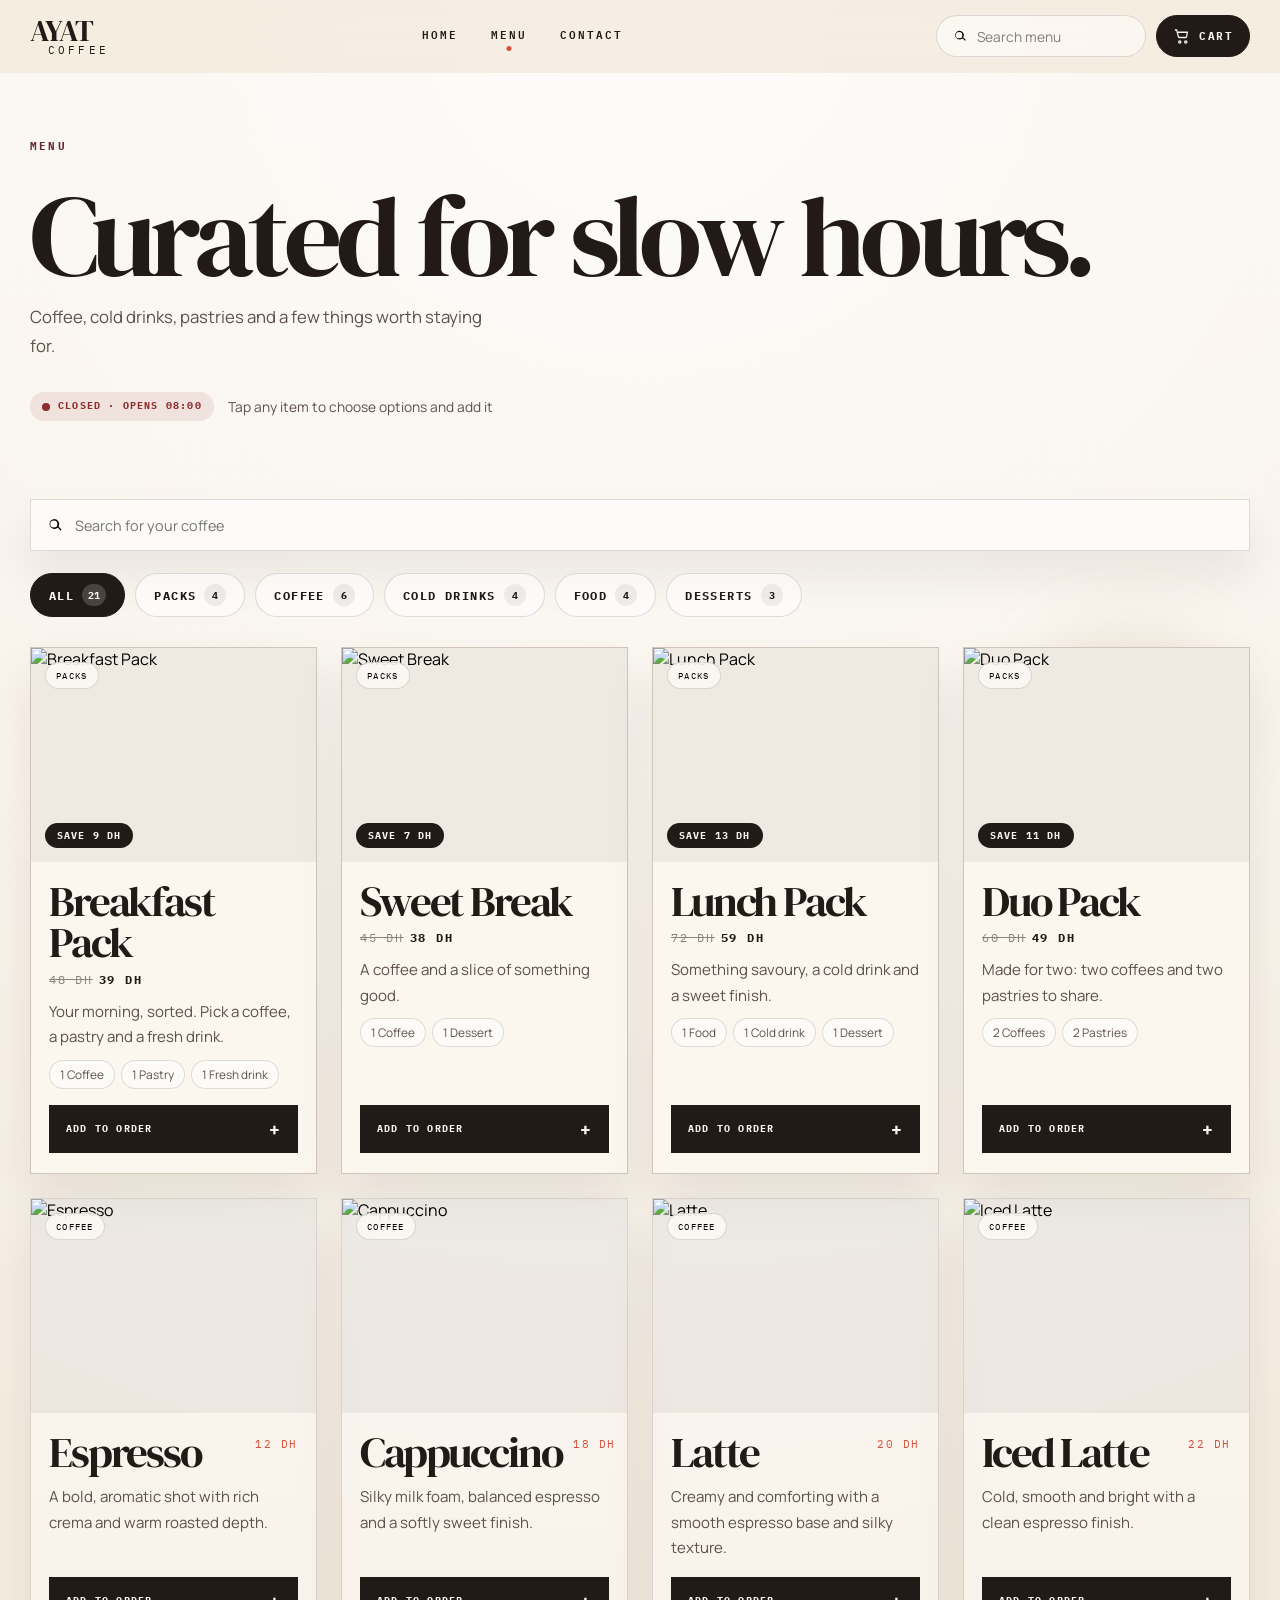
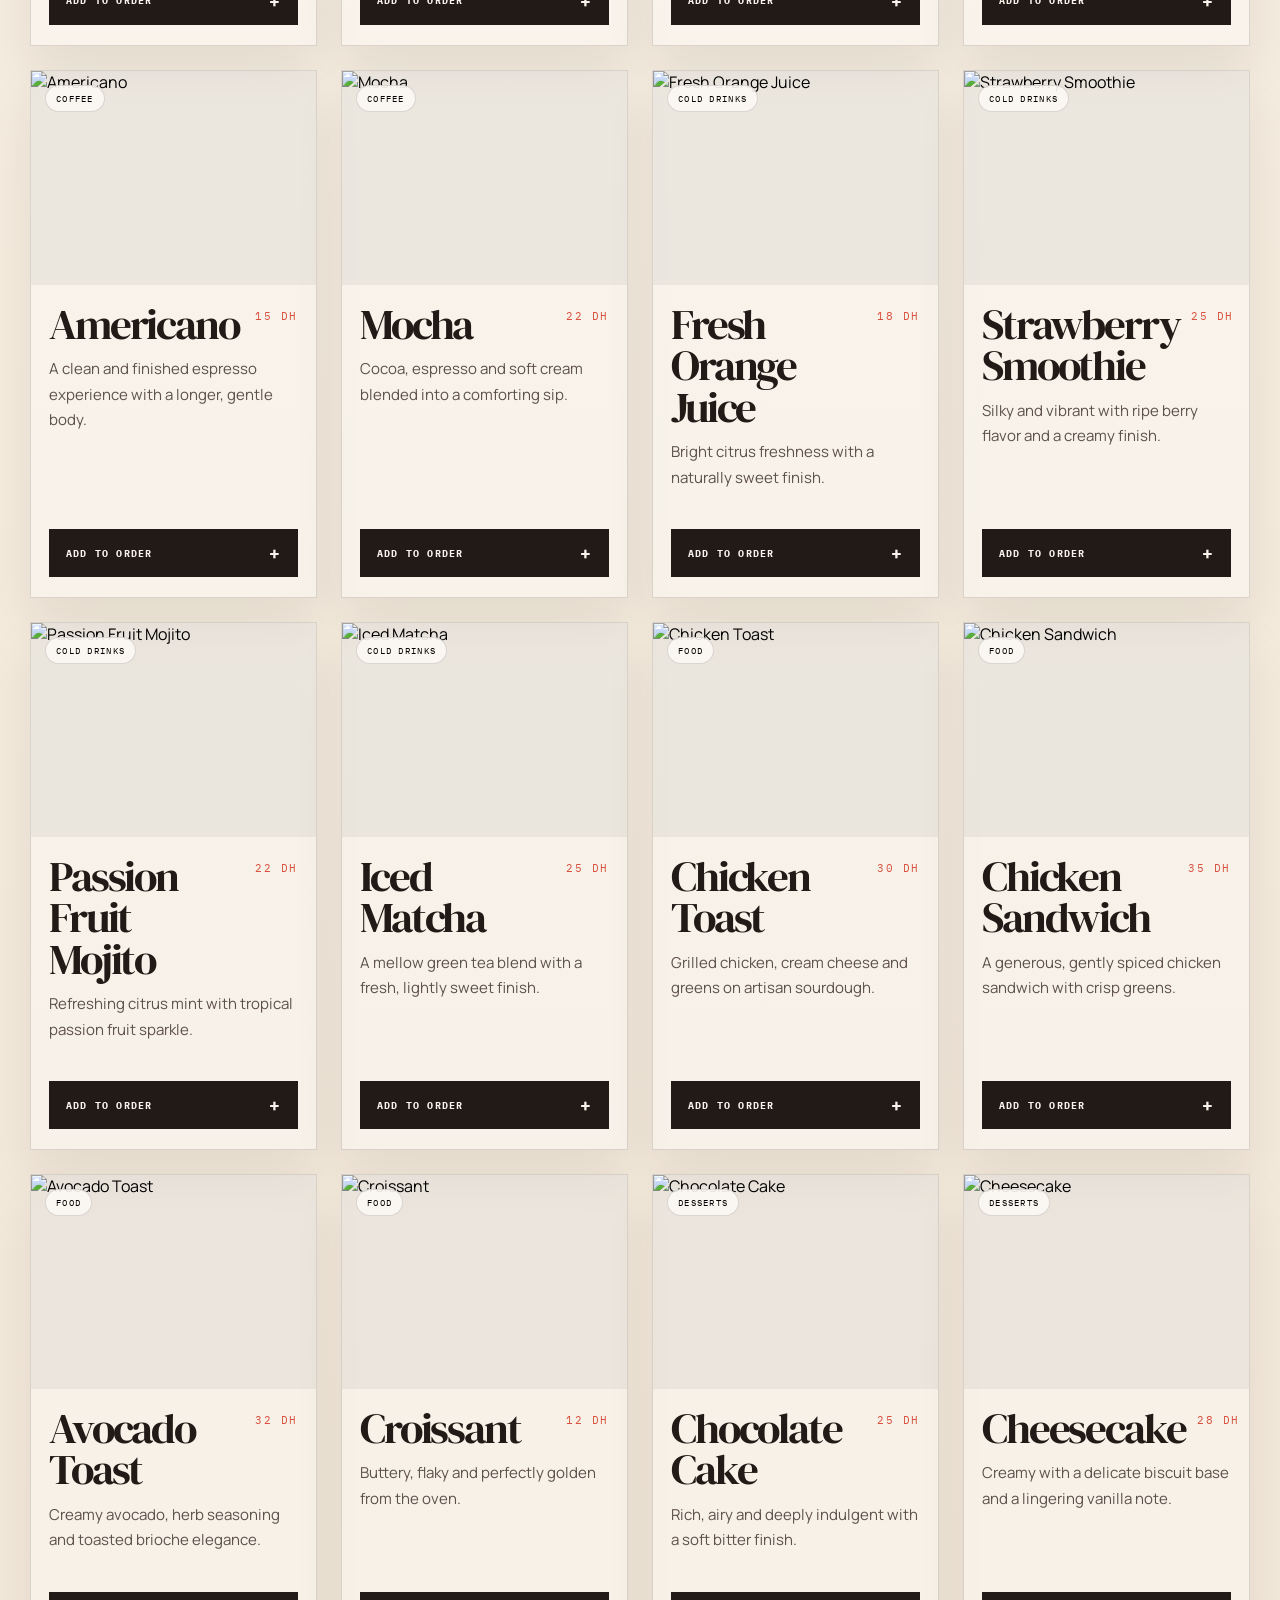
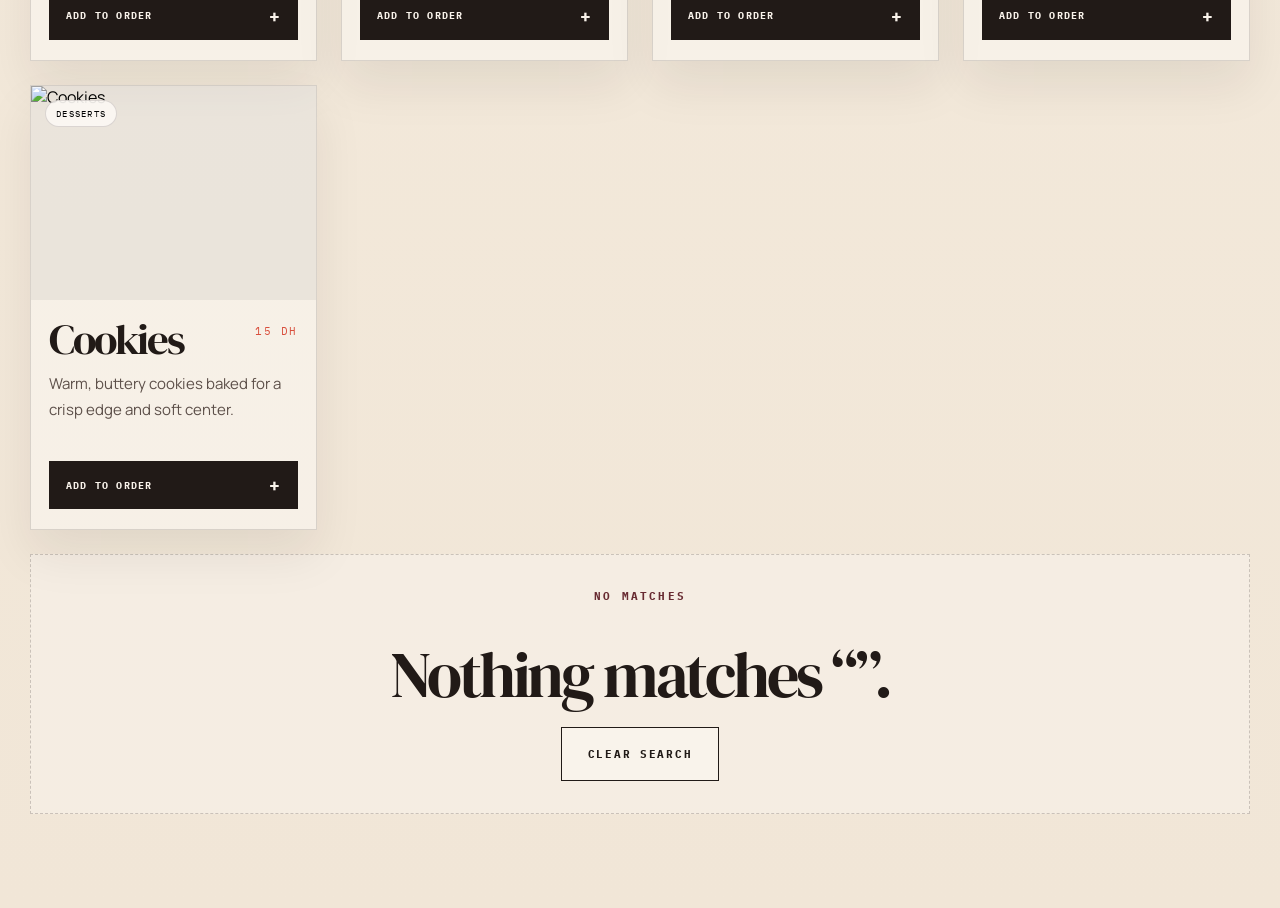
==== commit 31a2bc96: "Make menu search filter live on every keystroke - Filter existing cards instead of re-rendering, so " ====
--- a/menu.html
+++ b/menu.html
@@ -62,6 +62,7 @@
               <svg viewBox="0 0 24 24" aria-hidden="true"><path d="M10.5 3a7.5 7.5 0 015.84 12.82l4.46 4.46 1.41-1.41-4.46-4.46A7.5 7.5 0 1110.5 3zm0 2a5.5 5.5 0 100 11 5.5 5.5 0 000-11z"/></svg>
               <input id="menu-search-input" type="search" placeholder="Search for your coffee" aria-label="Search for your coffee" />
             </label>
+            <span class="menu-result-count" id="menu-result-count" hidden></span>
             <button id="clear-search-button" type="button" class="clear-search-button hidden">Clear</button>
           </div>
           <div class="category-nav" id="category-nav" role="tablist" aria-label="Menu categories"></div>
--- a/styles.css
+++ b/styles.css
@@ -5435,3 +5435,137 @@
     height: 20px;
   }
 }
+
+/* ==========================================================
+   Live search
+   ========================================================== */
+.header-search {
+  position: relative;
+}
+
+.search-results {
+  position: absolute;
+  top: calc(100% + 8px);
+  right: 0;
+  z-index: 80;
+  width: min(360px, calc(100vw - 32px));
+  max-height: 70vh;
+  overflow-y: auto;
+  padding: 6px;
+  border: 1px solid var(--line);
+  border-radius: 18px;
+  background: #fbf8f3;
+  box-shadow: 0 24px 50px rgba(33, 26, 23, 0.16);
+  animation: dialog-in 0.2s ease both;
+}
+
+.search-result {
+  display: flex;
+  align-items: center;
+  gap: 12px;
+  width: 100%;
+  padding: 8px;
+  border-radius: 12px;
+  text-align: left;
+  color: var(--ink);
+  transition: background 0.15s ease;
+}
+
+.search-result:hover,
+.search-result:focus-visible {
+  background: rgba(111, 84, 67, 0.08);
+}
+
+.search-result img {
+  flex: none;
+  width: 46px;
+  height: 46px;
+  border-radius: 10px;
+  object-fit: cover;
+}
+
+.search-result__text {
+  display: grid;
+  gap: 2px;
+  flex: 1;
+  min-width: 0;
+}
+
+.search-result__text strong {
+  font-size: 0.92rem;
+  font-weight: 700;
+}
+
+.search-result__text small {
+  font-family: "IBM Plex Mono", monospace;
+  font-size: 0.56rem;
+  letter-spacing: 0.12em;
+  color: var(--muted);
+}
+
+.search-result__price {
+  font-size: 0.82rem;
+  font-weight: 700;
+  white-space: nowrap;
+}
+
+.search-results__all {
+  display: block;
+  margin-top: 4px;
+  padding: 10px 8px 6px;
+  border-top: 1px solid var(--line);
+  font-family: "IBM Plex Mono", monospace;
+  font-size: 0.62rem;
+  font-weight: 700;
+  letter-spacing: 0.12em;
+  text-transform: uppercase;
+  text-align: center;
+  color: var(--ink);
+}
+
+.search-results__empty {
+  margin: 0;
+  padding: 14px 10px;
+  font-size: 0.86rem;
+  text-align: center;
+}
+
+mark {
+  background: rgba(214, 196, 168, 0.7);
+  color: inherit;
+  border-radius: 3px;
+  padding: 0 1px;
+}
+
+.menu-toolbar {
+  align-items: center;
+}
+
+.menu-result-count {
+  flex: none;
+  font-family: "IBM Plex Mono", monospace;
+  font-size: 0.66rem;
+  font-weight: 700;
+  letter-spacing: 0.12em;
+  text-transform: uppercase;
+  color: var(--muted);
+  white-space: nowrap;
+}
+
+.menu-card[hidden] {
+  display: none !important;
+}
+
+@media (max-width: 640px) {
+  .search-results {
+    position: fixed;
+    top: 64px;
+    left: 16px;
+    right: 16px;
+    width: auto;
+  }
+
+  .menu-toolbar {
+    grid-template-columns: 1fr auto auto;
+  }
+}
